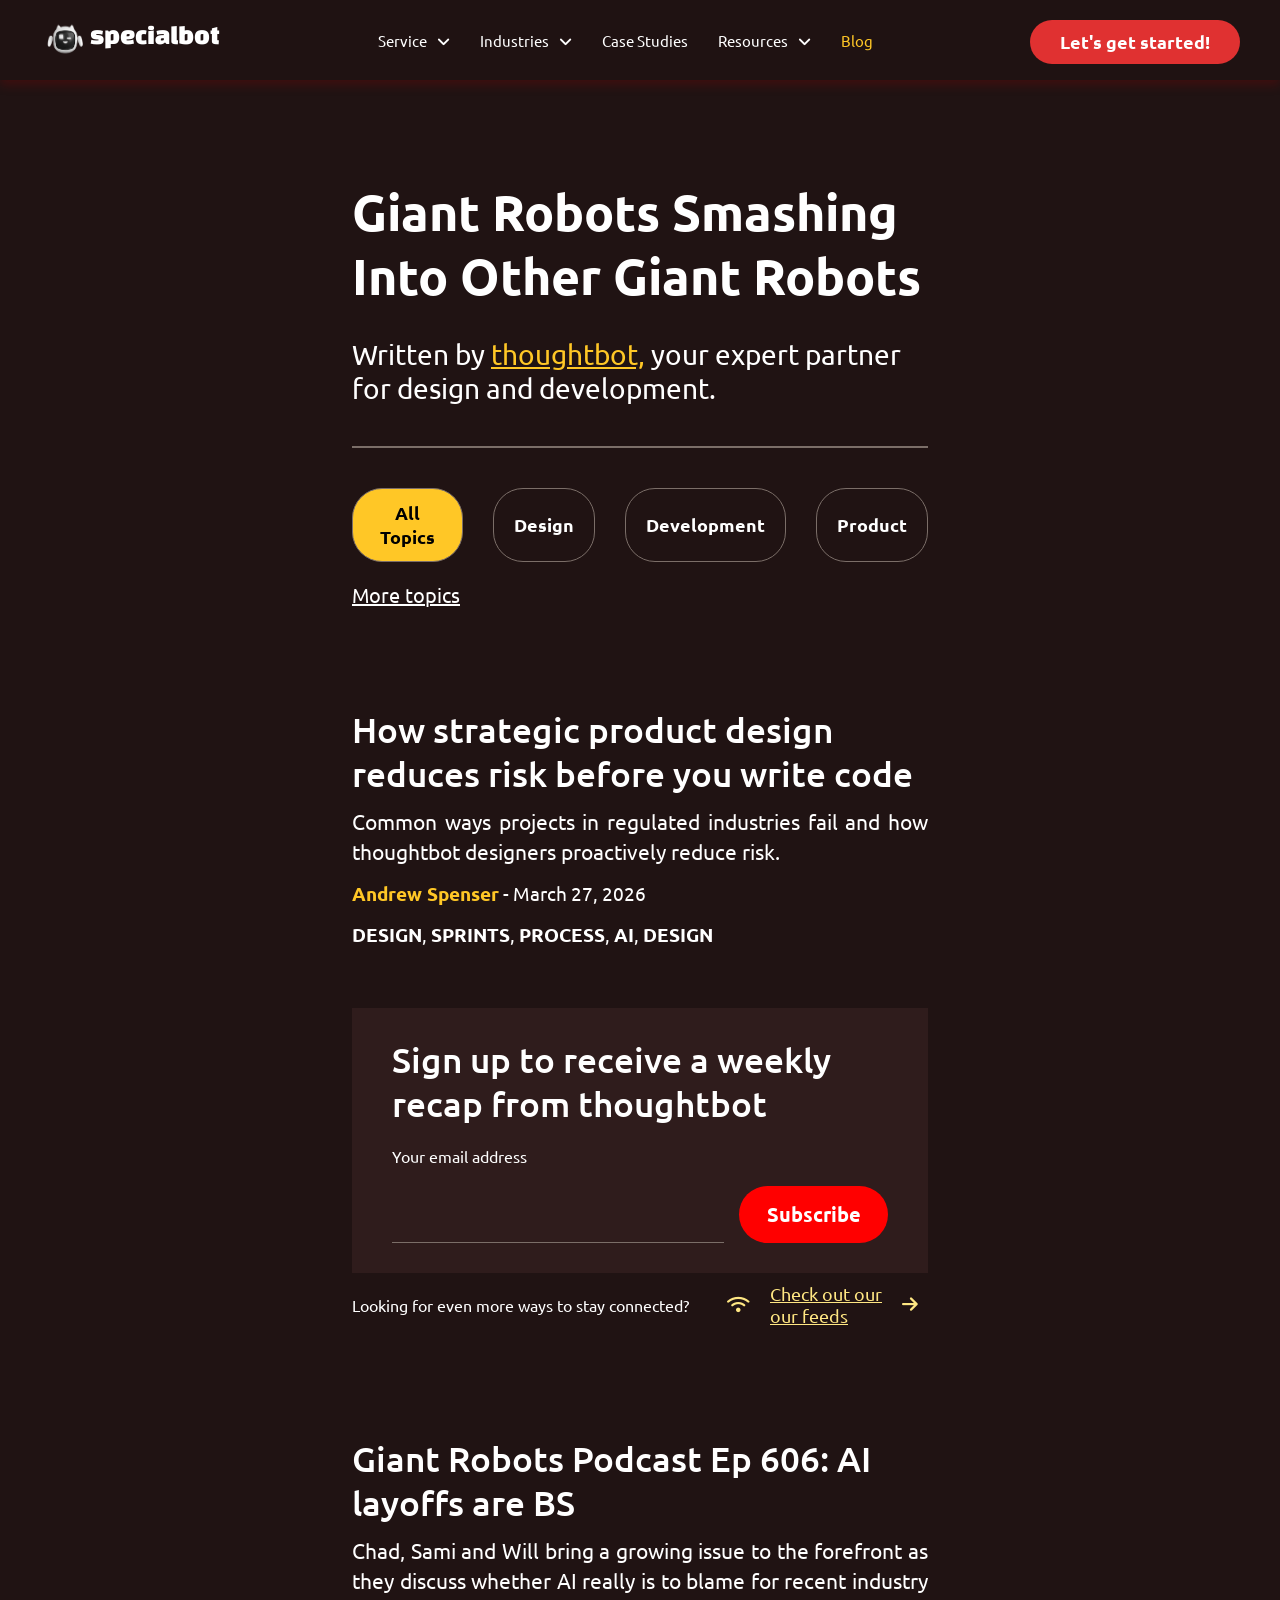
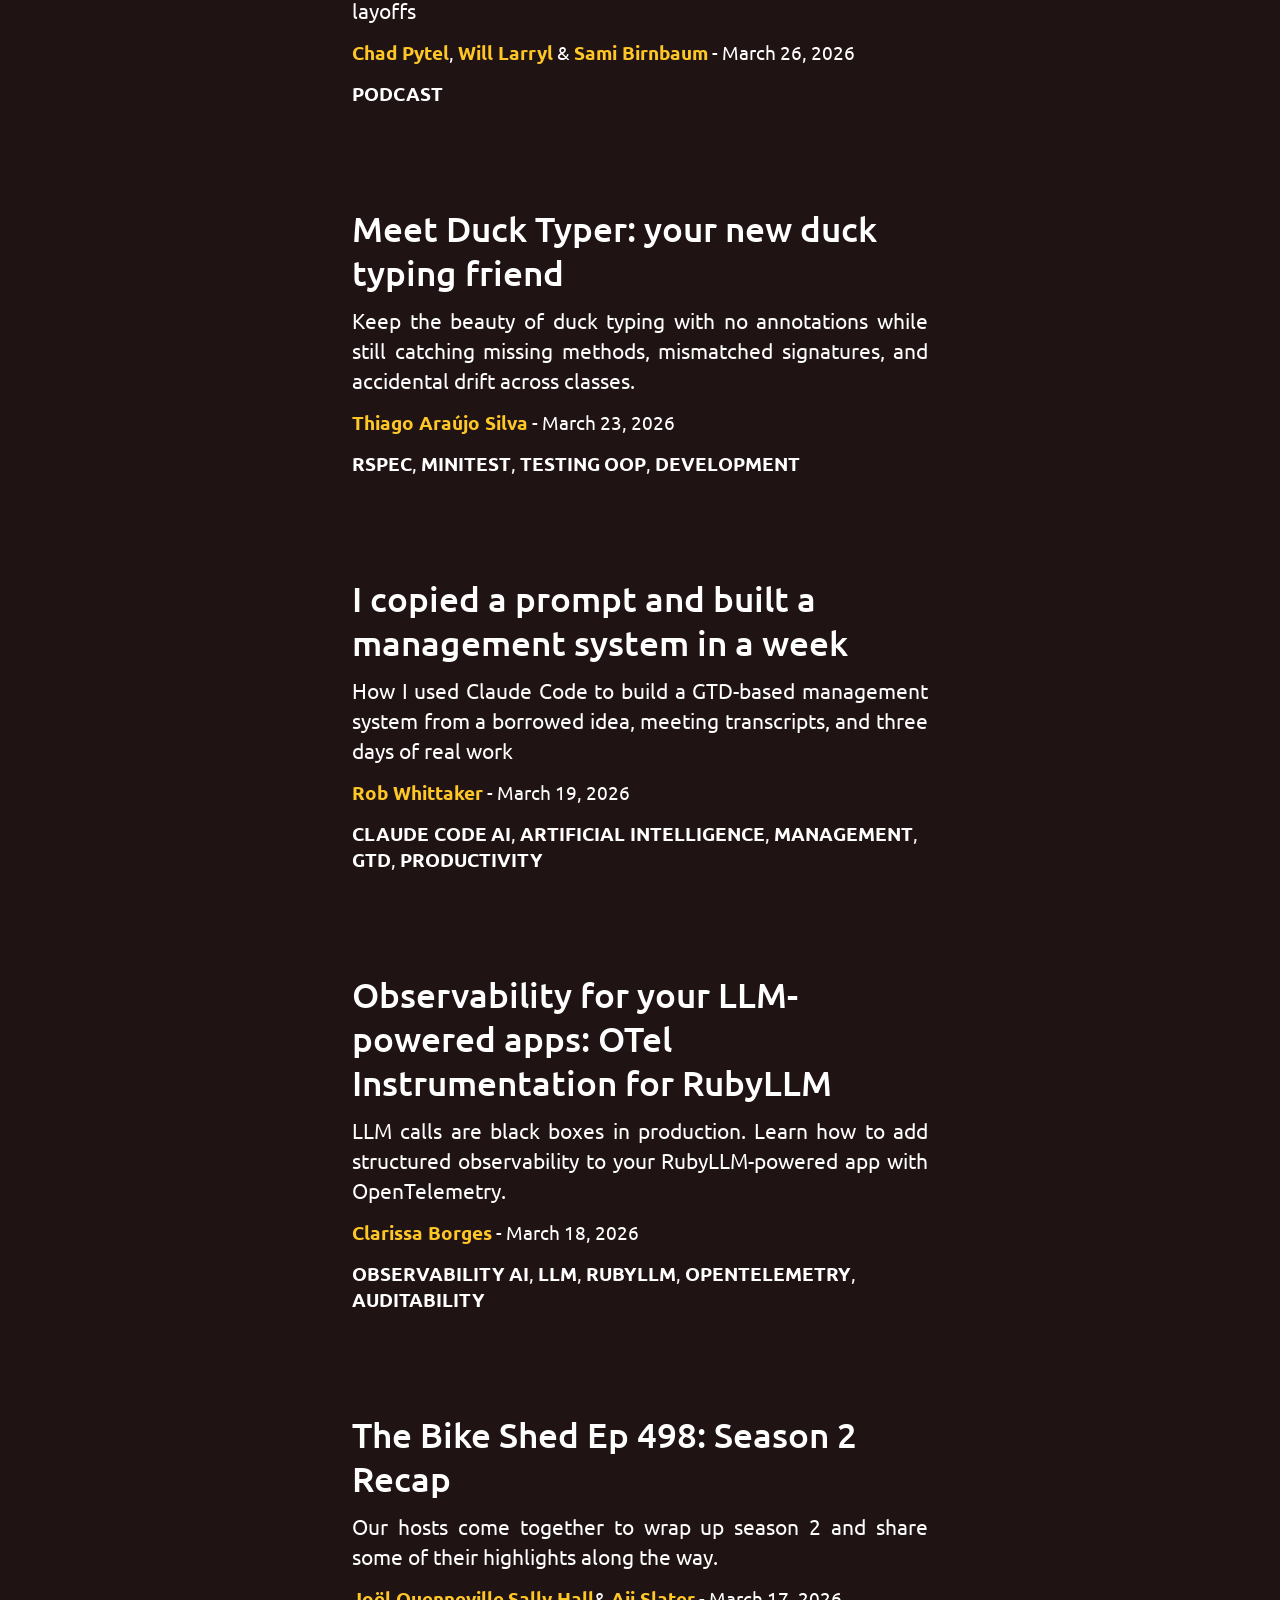
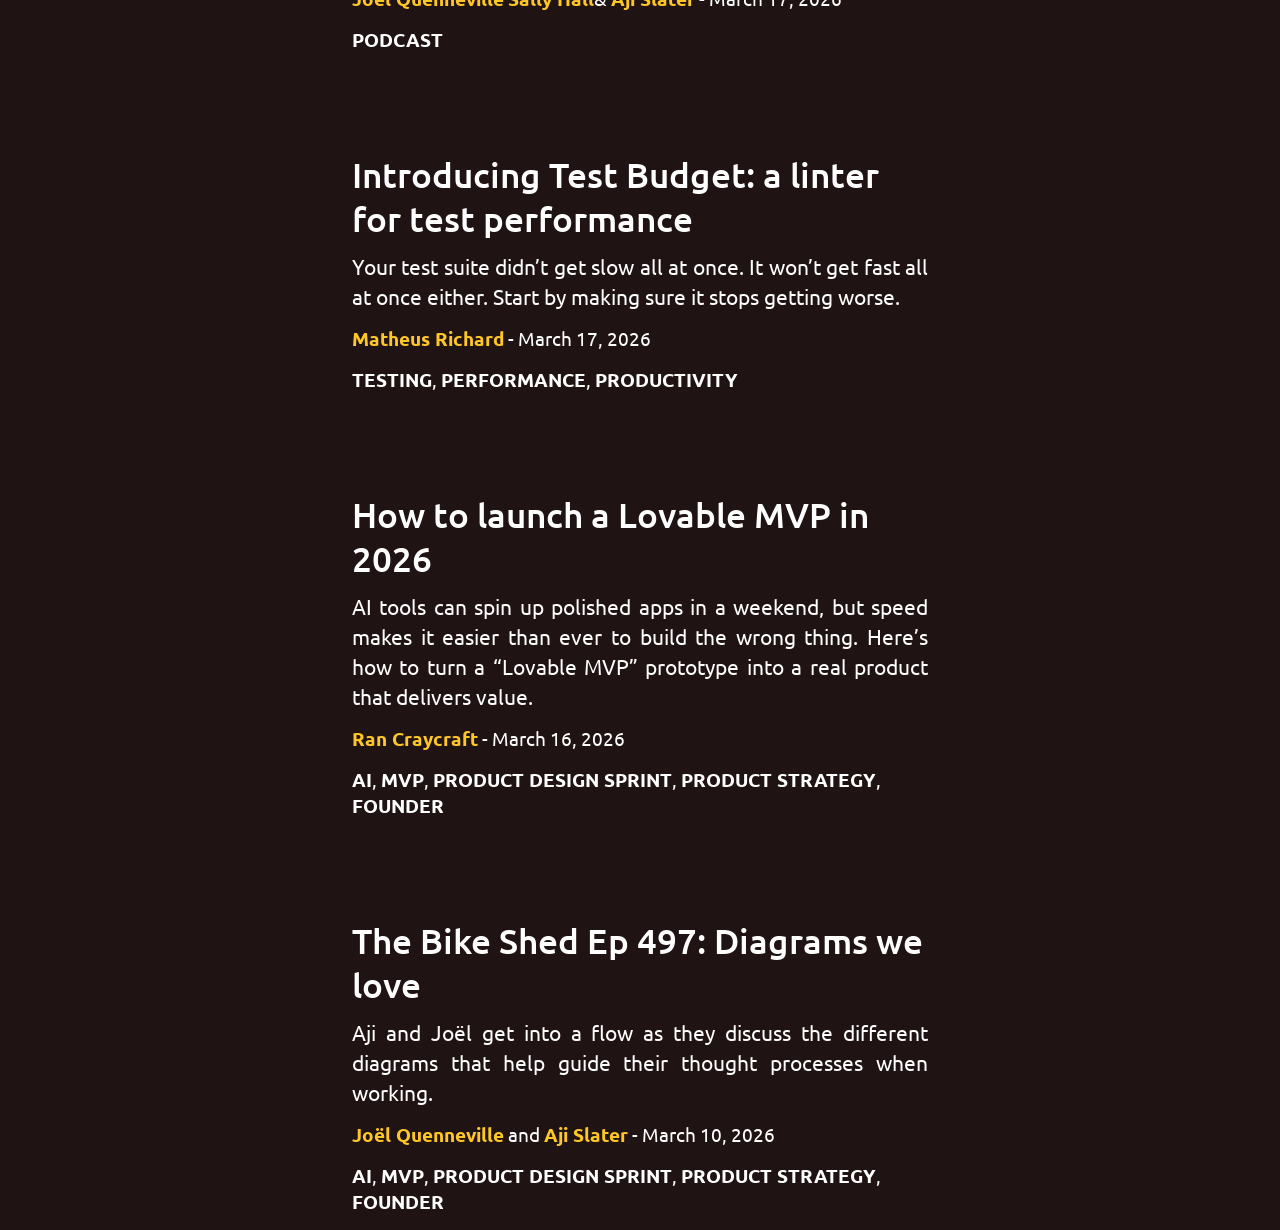
==== blog.html @ f49962ce "I finished signup div" ====
<!DOCTYPE html>
<html lang="en">
<head>
    <meta charset="UTF-8">
    <meta name="viewport" content="width=device-width, initial-scale=1.0">
    <title>Precious Bot Blog</title>
    <link rel="icon" href="./Media/redthoughtboticon.ico">
    <!-- <link rel="stylesheet" href="./blog.css"> -->
     <link rel="stylesheet" href="./style.css">
    <link rel="stylesheet" href="https://cdnjs.cloudflare.com/ajax/libs/font-awesome/6.5.0/css/all.min.css">
    <link rel="preconnect" href="https://fonts.googleapis.com">
    <link rel="preconnect" href="https://fonts.gstatic.com" crossorigin>
    <link href="https://fonts.googleapis.com/css2?family=Changa+One:ital@0;1&family=Ubuntu:ital,wght@0,300;0,400;0,500;0,700;1,300;1,400;1,500;1,700&display=swap" rel="stylesheet">
</head>
<body>
    <nav class="navbar">
        <div class="botLogo">
            <img src="./Media/aibot.png" alt="">
            <p>specialbot</p>
        </div>

        <div class="navList">
            <p>Service <i class="fa fa-angle-down "></i></p>
            <p>Industries <i class="fa fa-angle-down "></i></p>
            <p>Case Studies</p>
            <p>Resources <i class="fa fa-angle-down "></i></p>
            <p style="color: #FFC726;">Blog</p>
        </div>
        <div class="getStartedCon">
            <button class="getStarted">Let's get started!</button>
        </div>
    </nav>

    <section class="sec1">  
        <h1>Giant Robots Smashing Into Other Giant Robots</h1>
        <p class="writtenBy">
            Written by
            <a href="#">thoughtbot,</a> 
            your expert partner for design and development.
        </p>
        <hr>
        <div class="allTopicBtn">
            <button class="allTopic"><a href="">All Topics</a></button>
            <button><a href="#">Design</a></button>
            <button><a href="#">Development</a></button>
            <button><a href="#">Product</a></button>
        </div>
        <a href="#" class="moreTopics">More topics</a>

        <div class="giantRobots">
            <a href="#" class="strategicPro">How strategic product design reduces risk before you write code</a>
            <p class="textContent">Common ways projects in regulated industries fail and how thoughtbot designers proactively reduce risk.</p>
            <p class="andrew">
                <a href="#">Andrew Spenser</a>
                - March 27, 2026
            </p>
            <p class="andrew andrew2">
                <a href="#">Design</a>,
                <a href="#">Sprints</a>,
                <a href="#">Process</a>,
                <a href="#">AI</a>,
                <a href="#">Design</a>
            </p>
        </div>

        <div class="signUp">
            <a href="#" class="strategicPro">Sign up to receive a weekly recap from thoughtbot</a>
            <br><br>
            <label for="">Your email address</label>
            <br><br>
            <div class="emailSub">
                <input type="email">
                <button>Subscribe</button>
            </div>
        </div>

        <div class="lookingFor">
            <p>Looking for even more ways to stay connected?</p>
            <a href="#" class="checkout">
                <i class="fa fa-wifi"></i>
                <p>Check out our <br>our feeds</p>
                <i class="fa fa-arrow-right"></i>
            </a>
        </div>

        <div class="giantRobots">
            <a href="#" class="strategicPro">Giant Robots Podcast Ep 606: AI layoffs are BS</a>
            <p class="textContent">Chad, Sami and Will bring a growing issue to the forefront as they discuss whether AI really is to blame for recent industry layoffs</p>
            <p class="andrew">
                <a href="#">Chad Pytel</a>,
                <a href="#">Will Larryl</a> &
                <a href="#">Sami Birnbaum</a>
                - March 26, 2026
            </p>
            <p class="andrew andrew2">
                <a href="#">Podcast</a>
            </p>
        </div>

        <div class="giantRobots">
            <a href="#" class="strategicPro">Meet Duck Typer: your new duck typing friend</a>
            <p class="textContent">Keep the beauty of duck typing with no annotations while still catching missing methods, mismatched signatures, and accidental drift across classes.</p>
            <p class="andrew">
                <a href="#">Thiago Araújo Silva</a>
                - March 23, 2026
            </p>
            <p class="andrew andrew2">
                <a href="#">RSpec</a>,
                <a href="#">Minitest</a>,
                <a href="#">Testing</a>
                <a href="#">OOP</a>,
                <a href="#">Development</a>
            </p>
        </div>

        <div class="giantRobots">
            <a href="#" class="strategicPro">I copied a prompt and built a management system in a week</a>
            <p class="textContent">How I used Claude Code to build a GTD-based management system from a borrowed idea, meeting transcripts, and three days of real work</p>
            <p class="andrew">
                <a href="#">Rob Whittaker</a>
                - March 19, 2026
            </p>
            <p class="andrew andrew2">
                <a href="#">Claude Code</a>
                <a href="#">AI</a>,
                <a href="#">Artificial Intelligence</a>,
                <a href="#">Management</a>,
                <a href="#">Gtd</a>,
                <a href="#">Productivity</a>
            </p>
        </div>

        <div class="giantRobots">
            <a href="#" class="strategicPro">Observability for your LLM-powered apps: OTel Instrumentation for RubyLLM</a>
            <p class="textContent">LLM calls are black boxes in production. Learn how to add structured observability to your RubyLLM-powered app with OpenTelemetry.</p>
            <p class="andrew">
                <a href="#">Clarissa Borges</a>
                - March 18, 2026
            </p>
            <p class="andrew andrew2">     
                <a href="#">Observability</a>
                <a href="#">AI</a>,
                <a href="#">Llm</a>,
                <a href="#">Rubyllm</a>,
                <a href="#">Opentelemetry</a>,
                <a href="#">Auditability</a>
            </p>
        </div>

        <div class="giantRobots">
            <a href="#" class="strategicPro">The Bike Shed Ep 498: Season 2 Recap</a>
            <p class="textContent">Our hosts come together to wrap up season 2 and share some of their highlights along the way.</p>
            <p class="andrew">
                <a href="#">Joël Quenneville</a>
                <a href="#">Sally Hall</a>&
                <a href="#">Aji Slater</a>
                - March 17, 2026
            </p>
            <p class="andrew andrew2">     
                <a href="#">Podcast</a>
            </p>
        </div>

        <div class="giantRobots">
            <a href="#" class="strategicPro">Introducing Test Budget: a linter for test performance</a>
            <p class="textContent">Your test suite didn’t get slow all at once. It won’t get fast all at once either. Start by making sure it stops getting worse.</p>
            <p class="andrew">
                <a href="#">Matheus Richard</a>
                - March 17, 2026
            </p>
            <p class="andrew andrew2">     
                <a href="#">Testing</a>,
                <a href="#">Performance</a>,
                <a href="#">Productivity</a>
            </p>
        </div>

        <div class="giantRobots">
            <a href="#" class="strategicPro">How to launch a Lovable MVP in 2026</a>
            <p class="textContent">AI tools can spin up polished apps in a weekend, but speed makes it easier than ever to build the wrong thing. Here’s how to turn a “Lovable MVP” prototype into a real product that delivers value.</p>
            <p class="andrew">
                <a href="#">Ran Craycraft</a>
                - March 16, 2026
            </p>
            <p class="andrew andrew2">
                <a href="#">AI</a>,
                <a href="#">MVP</a>,
                <a href="#">Product Design Sprint</a>,
                <a href="#">Product Strategy</a>,
                <a href="#">Founder</a>
            </p>
        </div>

        <div class="giantRobots">
            <a href="#" class="strategicPro">The Bike Shed Ep 497: Diagrams we love</a>
            <p class="textContent">Aji and Joël get into a flow as they discuss the different diagrams that help guide their thought processes when working.</p>
            <p class="andrew">
                <a href="#">Joël Quenneville</a>
                and
                <a href="#">Aji Slater</a>
                - March 10, 2026
            </p>
            <p class="andrew andrew2">
                <a href="#">AI</a>,
                <a href="#">MVP</a>,
                <a href="#">Product Design Sprint</a>,
                <a href="#">Product Strategy</a>,
                <a href="#">Founder</a>
            </p>
        </div>

    </section>
</body>
</html>
---- style.css ----
*{
    padding: 0;
    margin: 0;
    font-family: "Ubuntu", sans-serif;
    box-sizing: border-box;
    /* border: solid white 1px; */
}
body{
    background-color: #201313;
    color: white;
}
.navContainer{
    position: absolute;
}
.navbar{
    position: fixed;
    display: flex;
    justify-content: space-between;
    height: 80px;
    width: 100%;
    background-color: #201313a4;
    padding: 20px 40px;
    box-shadow:0px 5px 10px rgba(172, 2, 2, 0.223) ;
    /* box-shadow: ; */
}
.botLogo{
    display: flex;
    justify-content: center;
}
.botLogo img{
    width: 50px;
}
.botLogo p{
    font-family: "Changa One", sans-serif;
    font-size: 27px;
}
.navList p i{
    margin-left: 7px;
}
.navList p{
   font-size: 15px; 
}
.navList{
    display: flex;
    align-items: center;
    justify-content: space-between;
    gap: 30px;
}
.getStarted{
    background-color: #E03131;
    color: white;
    padding: 10px 30px;
    border-radius:30px;
    font-size: 18px;
    border: none;
    font-weight: 600;
}
.getStarted:hover{
    border: solid 2px white;
}
.section1{
    display: flex;
    padding: 40px;
    margin-bottom: 50px;
    justify-content: space-between;
    align-items: center;
}
.container1{
    width: 50%;
}
.container1 h1{
    font-size: 50px;
    margin-bottom: 50px;
}
.container1 p{
    font-size: 22px;
    width: 70%;
    line-height: 30px;
    margin-bottom: 50px;
}
.container2{
    width: 50%;
    /* padding: 20px; */
    
}
.container2 .imgContainer{
    display: flex;
    justify-content:center;
    gap: 50px;
}
.container2 .imgBox{
    height: 250px;
    margin: 5px;
    width: 250px;
    /* background-color:white; */
    background-size: cover;
    background-repeat: no-repeat;
    border-radius: 50px 0 50px 0;
}
.container2 .imgContainer .imgBox1{
    margin-top: 100px;
}
.imgContainer2{
    justify-content:space-around;
    display: flex;
    margin-top: -50px;
}
.imgBox1{
    background-color: #29A7D1;
    background-image: url(./Media/mypic.png);
}
.imgBox2{
    background-color: #A434E9;
    background-image:url(./Media/specialguy.png);
}
.imgBox3{
    background-color: #2BBE8F;
    background-image: url(./Media/special.png);
}

.sec2Title{
    padding:0 40px ;
    font-size: 20px;
    display: flex;
    gap: 20px;
    align-items: left;
}
.section2{
    background-color: #2E1D1C;
    width: 100%;
    padding: 20px;
}
.section2 video{
    width: 100%;
}
.section3{
    padding: 40px;
    display: flex;
    align-items: center;
    justify-content: space-between;
    margin-bottom: 100px;
}
.closknit{
    width: 50%;
}
.closknit h2{
    font-size: 40px;
}
.productBtn{
    display: flex;
    gap: 20px;
}
.productBtn p{
    border: 2px solid #29D1B8;
    color: #29D1B8;
    padding: 6px 20px;
    margin: 35px 0;
    font-size: 16px;
    border-radius:20px;
}
.closknitTxt{
    font-size: 20px;
    line-height: 30px;
    width: 80%;
    margin: 10px 0 40px 0;

}
.readAbout{
    font-weight: 600;
    font-size: 18px;
    color: #FFE783; 
    text-decoration:dotted;
}
.readAbout:hover{
    color: #FFC726;
    text-decoration: none;
}
.closknitsec2Txt{
    display: flex;
    gap: 20px;
}
.closknitTxt2{
    font-size: 22px;
    line-height: 35px;
    font-weight: 100;
}
.productMan{
    display: flex;
    gap: 20px;
    align-items: center;
}
.productMan h4{
    font-size: 20px;
}
.productManimg{
    width: 60px;
    height: 60px;
    background-image:url(./Media/mypic.png);
    background-repeat: no-repeat;
    background-size: 110%;
    background-position: center;
    background-color:#C16948;
    margin: 50px 0;
    border-radius: 20px;
    margin: 30px 0;
}
.section4{
    padding: 40px;
}

.ourServiceCon{
    padding: 0;
}
.ourService{
    font-size: 20px;
    margin: 20px 0;
}


/* BLOG PAGE */
 .sec1{
    margin: auto;
    width: 45%;
    /* height: 50vh; */
    padding-top:180px ;
    /* background-color:green; */
}
.sec1 h1{
    font-size: 50px;
}
.writtenBy{
    font-size: 28px;
    margin: 30px 0;
}
.writtenBy a{
    color: #FFC726;
}
.sec1 hr{
    border:1px solid #7B6E68;
    margin: 40px 0;
}
.allTopicBtn{
    display: flex;
    margin: 20px 0;
    gap: 30px;
}
.allTopicBtn button{
    padding:12px 20px;
    font-weight: 600;
    font-size: 18px;
    border-radius: 30px;
    border: solid 1px #7B6E68;
    background-color:transparent;
    
}
.allTopicBtn button a{
    color: white;
    text-decoration: none;
}
.allTopic{
    background-color: #FFC726 !important;
}
.allTopic a{
    color: black !important;
}
.moreTopics{
    font-size: 20px;
    color: white;
    margin: 50px 0;
}
.strategicPro{
    color: white;
    font-weight: 500;
    margin: 60px 0 20px 0;
    text-decoration: none;
    font-size: 35px;
}
.textContent{
    font-size: 21px;
    margin: 10px 0;
    line-height: 30px;
    text-align: justify;
}
.andrew{
    font-size: 19px;
    margin: 15px 0;
}
.andrew a{
    color: #FFC726;
    text-decoration: none;
    font-weight: 600;
}
.andrew2 a{
    color: white;
    text-transform: uppercase;
}
.signUp{
    padding: 30px 40px;
    background-color: #2F1C1C;
    margin-top: 60px;
}
.signUp h2{
    margin-top: 0;
    text-align: justify;
}
.emailSub{
    display: flex;
    justify-content: space-between;
}
.emailSub input{
    width: 67%;
    background-color:transparent;
    border:none;
    color: white;
    font-size: 16px;
    padding:0 10px;
    border-bottom: solid 1px #7B6E68;
}
.emailSub button{
    color:white;
    background-color: red;
    border-radius: 30px;
    padding: 15px;
    border: none;
    width: 30%;
    font-size: 20px;
    font-weight: 600;
}
.lookingFor{
    display: flex;
    justify-content: space-between;
    align-items: center;
}
.checkout{
    display: flex;
    gap: 20px;
    align-items: center;
    color: #FFE783;
    font-size: 18px;
    padding: 10px;
    text-decoration: none;
}
.checkout p{
    text-decoration: underline;
}
.giantRobots{
    margin-top: 100px;
}
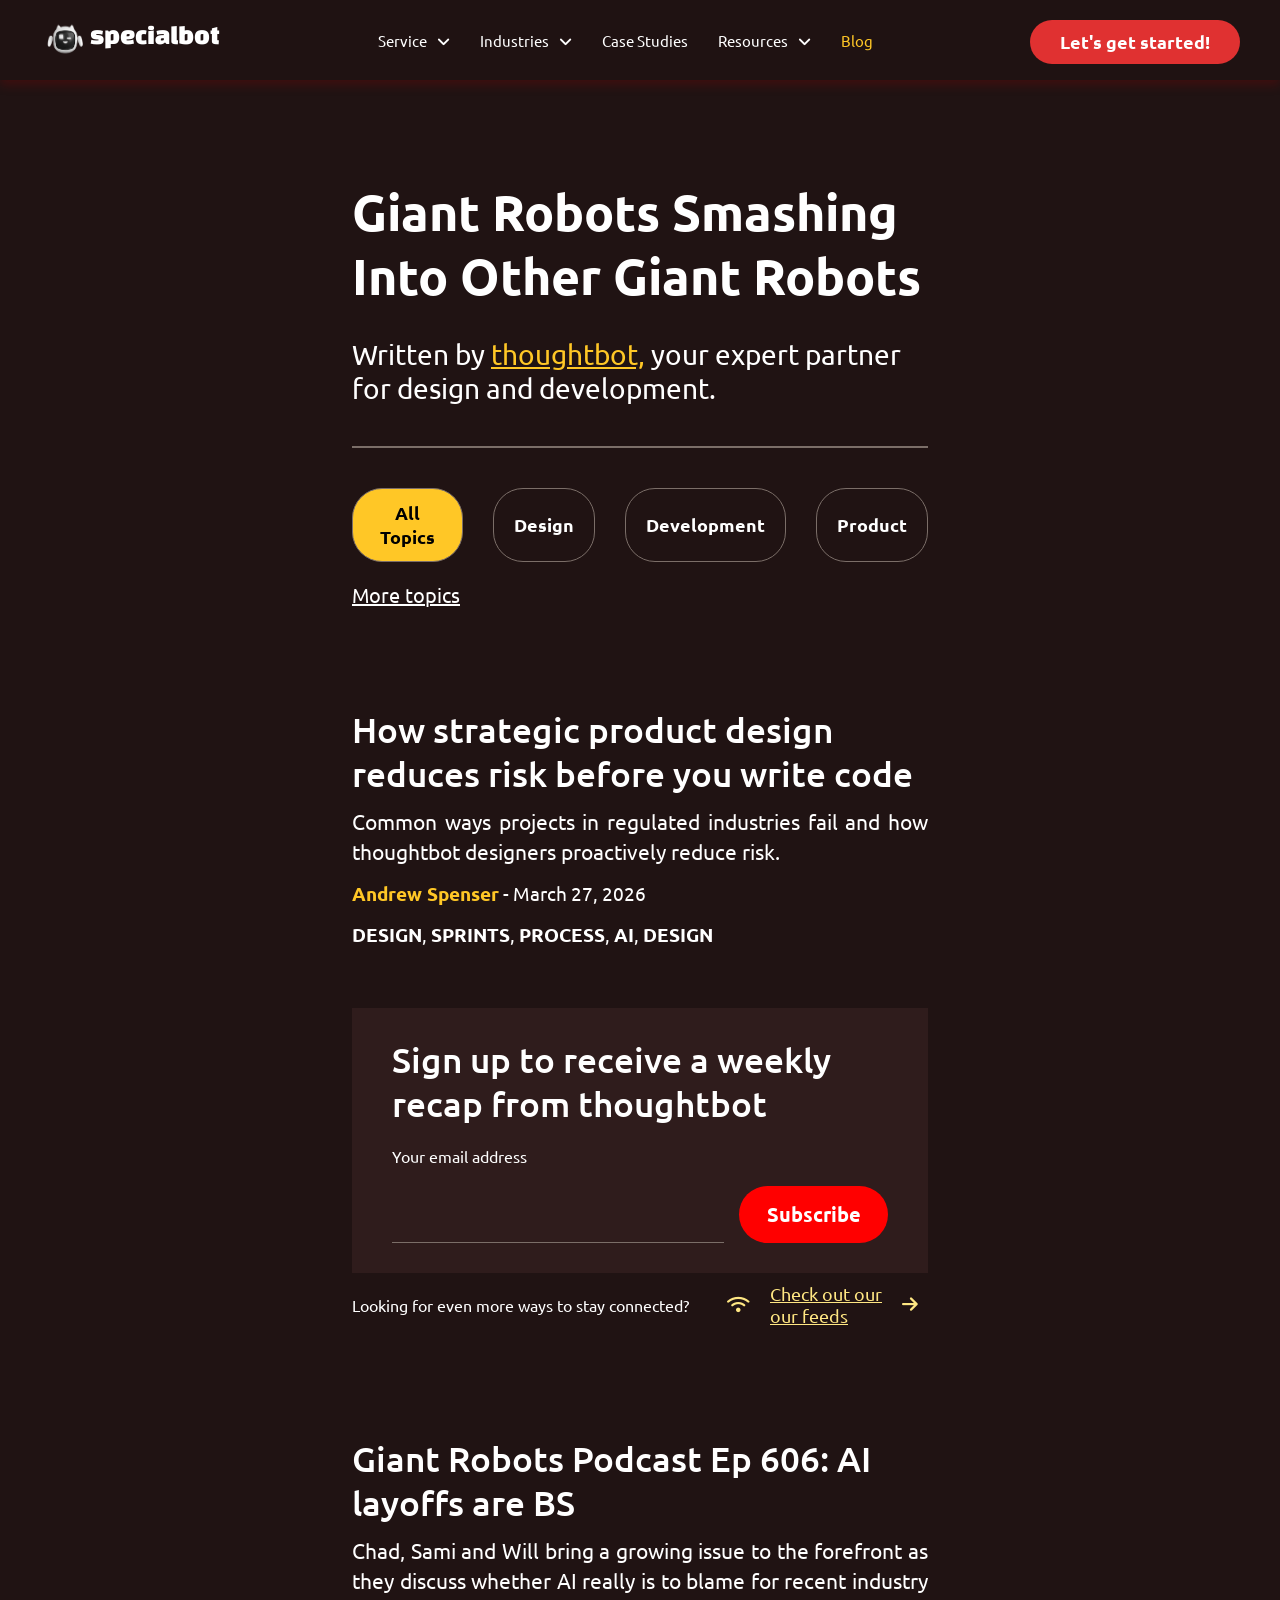
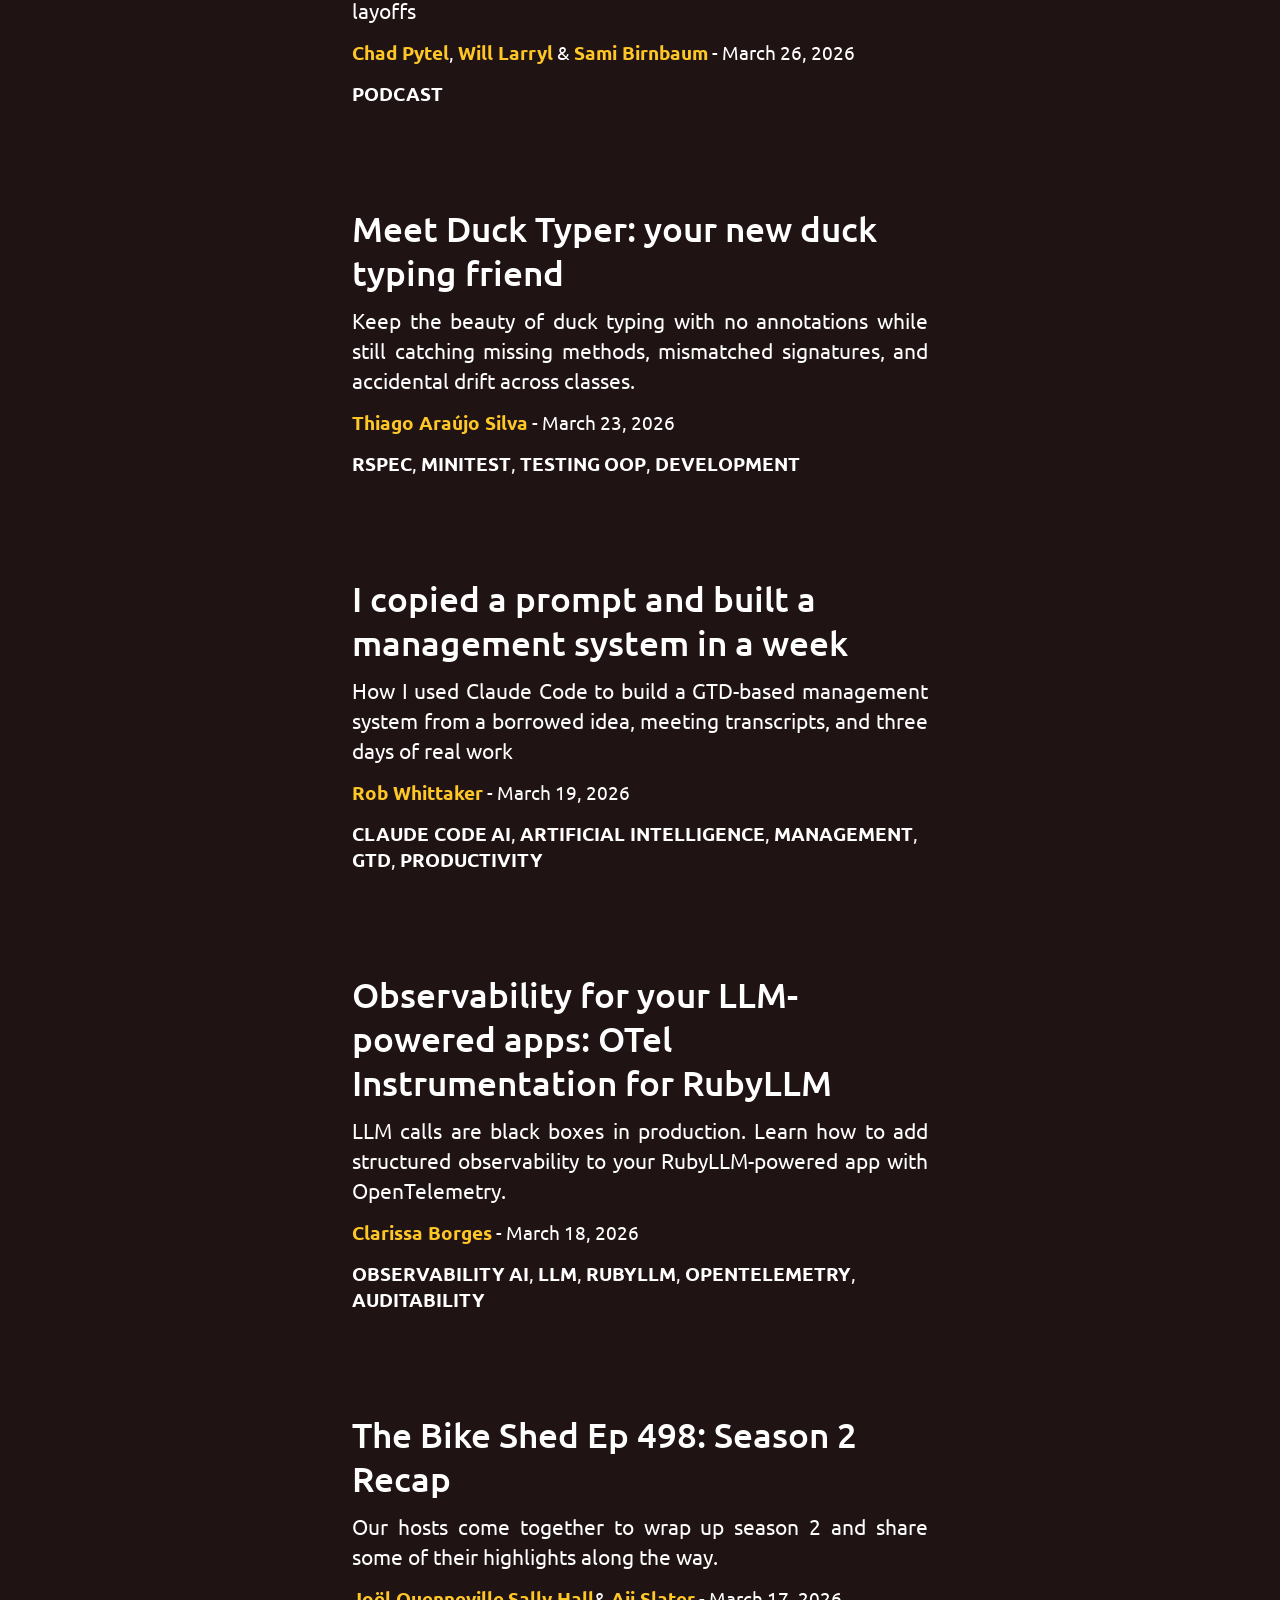
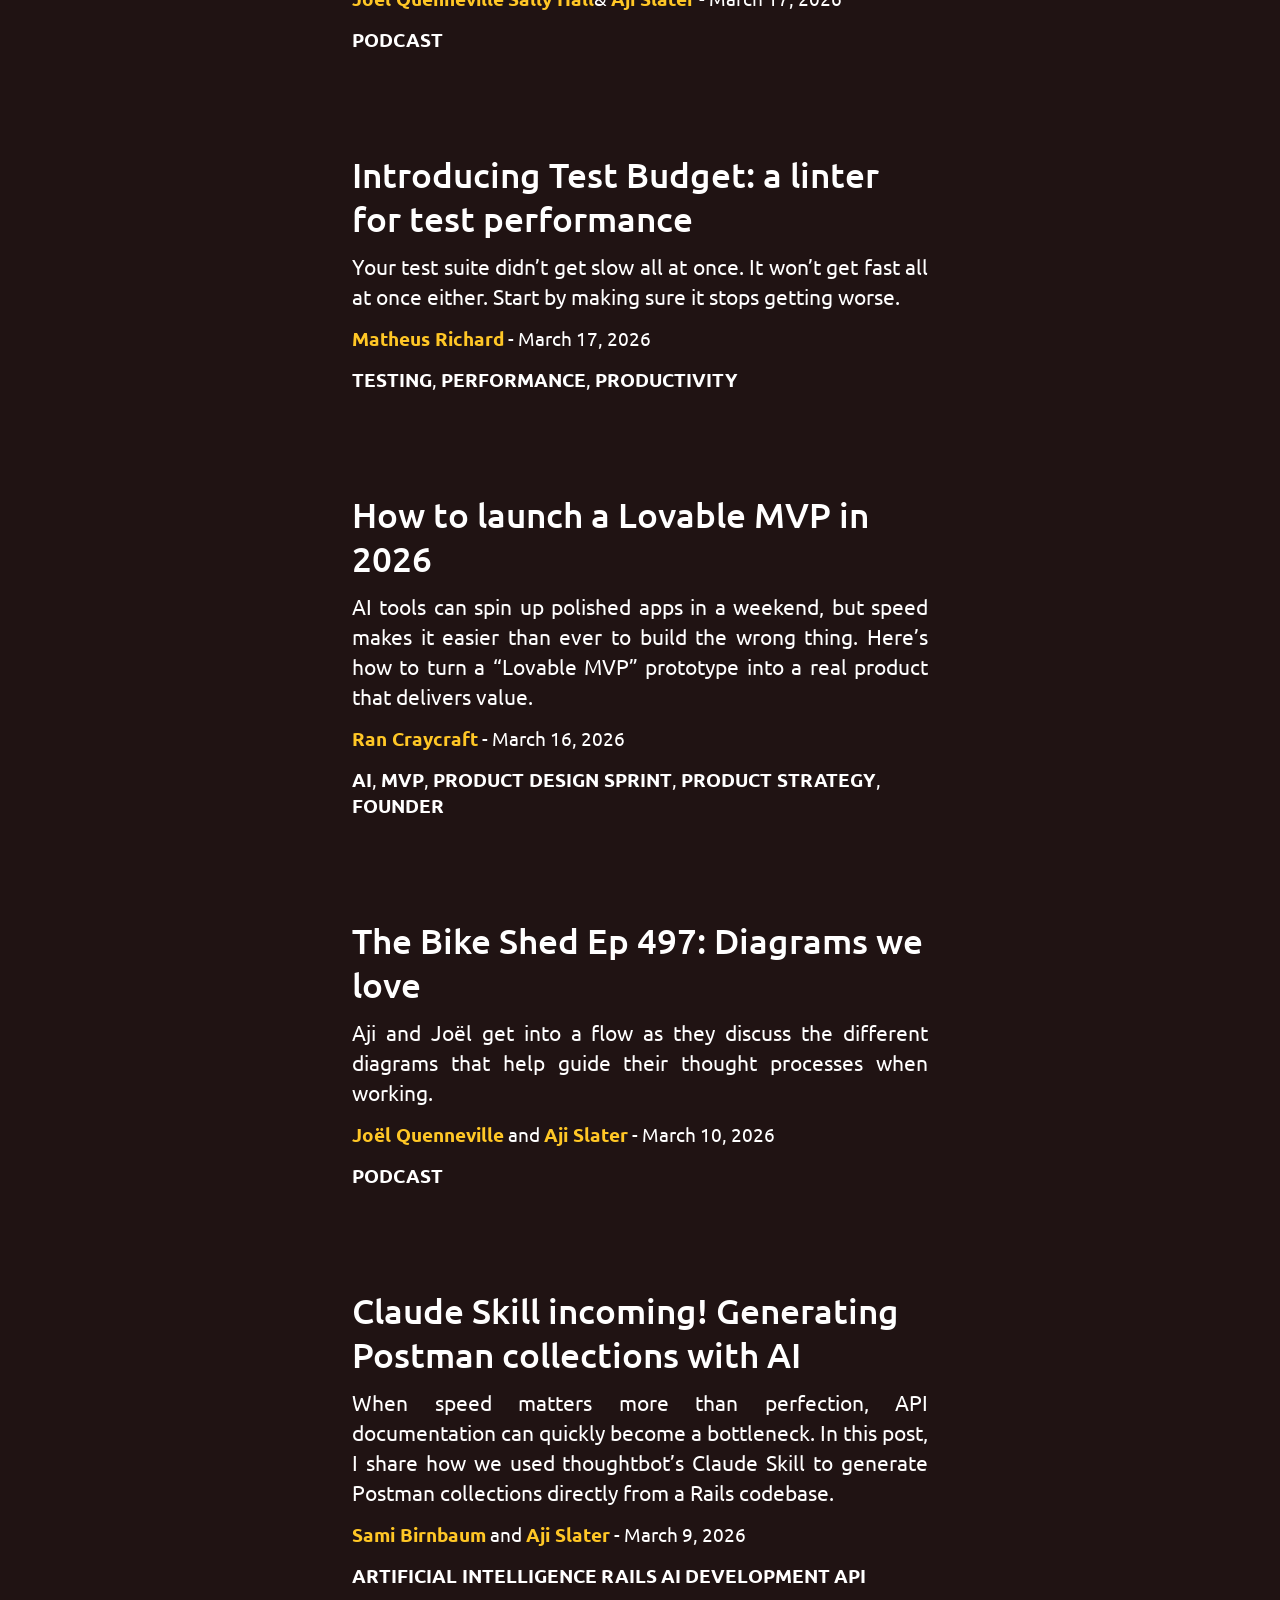
==== commit 39ca397e: "I finished giants robot div" ====
--- a/blog.html
+++ b/blog.html
@@ -201,11 +201,25 @@
                 - March 10, 2026
             </p>
             <p class="andrew andrew2">
-                <a href="#">AI</a>,
-                <a href="#">MVP</a>,
-                <a href="#">Product Design Sprint</a>,
-                <a href="#">Product Strategy</a>,
-                <a href="#">Founder</a>
+                <a href="#">Podcast</a>
+            </p>
+        </div>
+
+        <div class="giantRobots">
+            <a href="#" class="strategicPro">Claude Skill incoming! Generating Postman collections with AI</a>
+            <p class="textContent">When speed matters more than perfection, API documentation can quickly become a bottleneck. In this post, I share how we used thoughtbot’s Claude Skill to generate Postman collections directly from a Rails codebase.</p>
+            <p class="andrew">
+                <a href="#">Sami Birnbaum</a>
+                and
+                <a href="#">Aji Slater</a>
+                - March 9, 2026
+            </p>
+            <p class="andrew andrew2">
+                <a href="#">Artificial Intelligence</a>
+                <a href="#">Rails</a>
+                <a href="#">AI</a>
+                <a href="#">Development</a>
+                <a href="#">API</a>
             </p>
         </div>
 
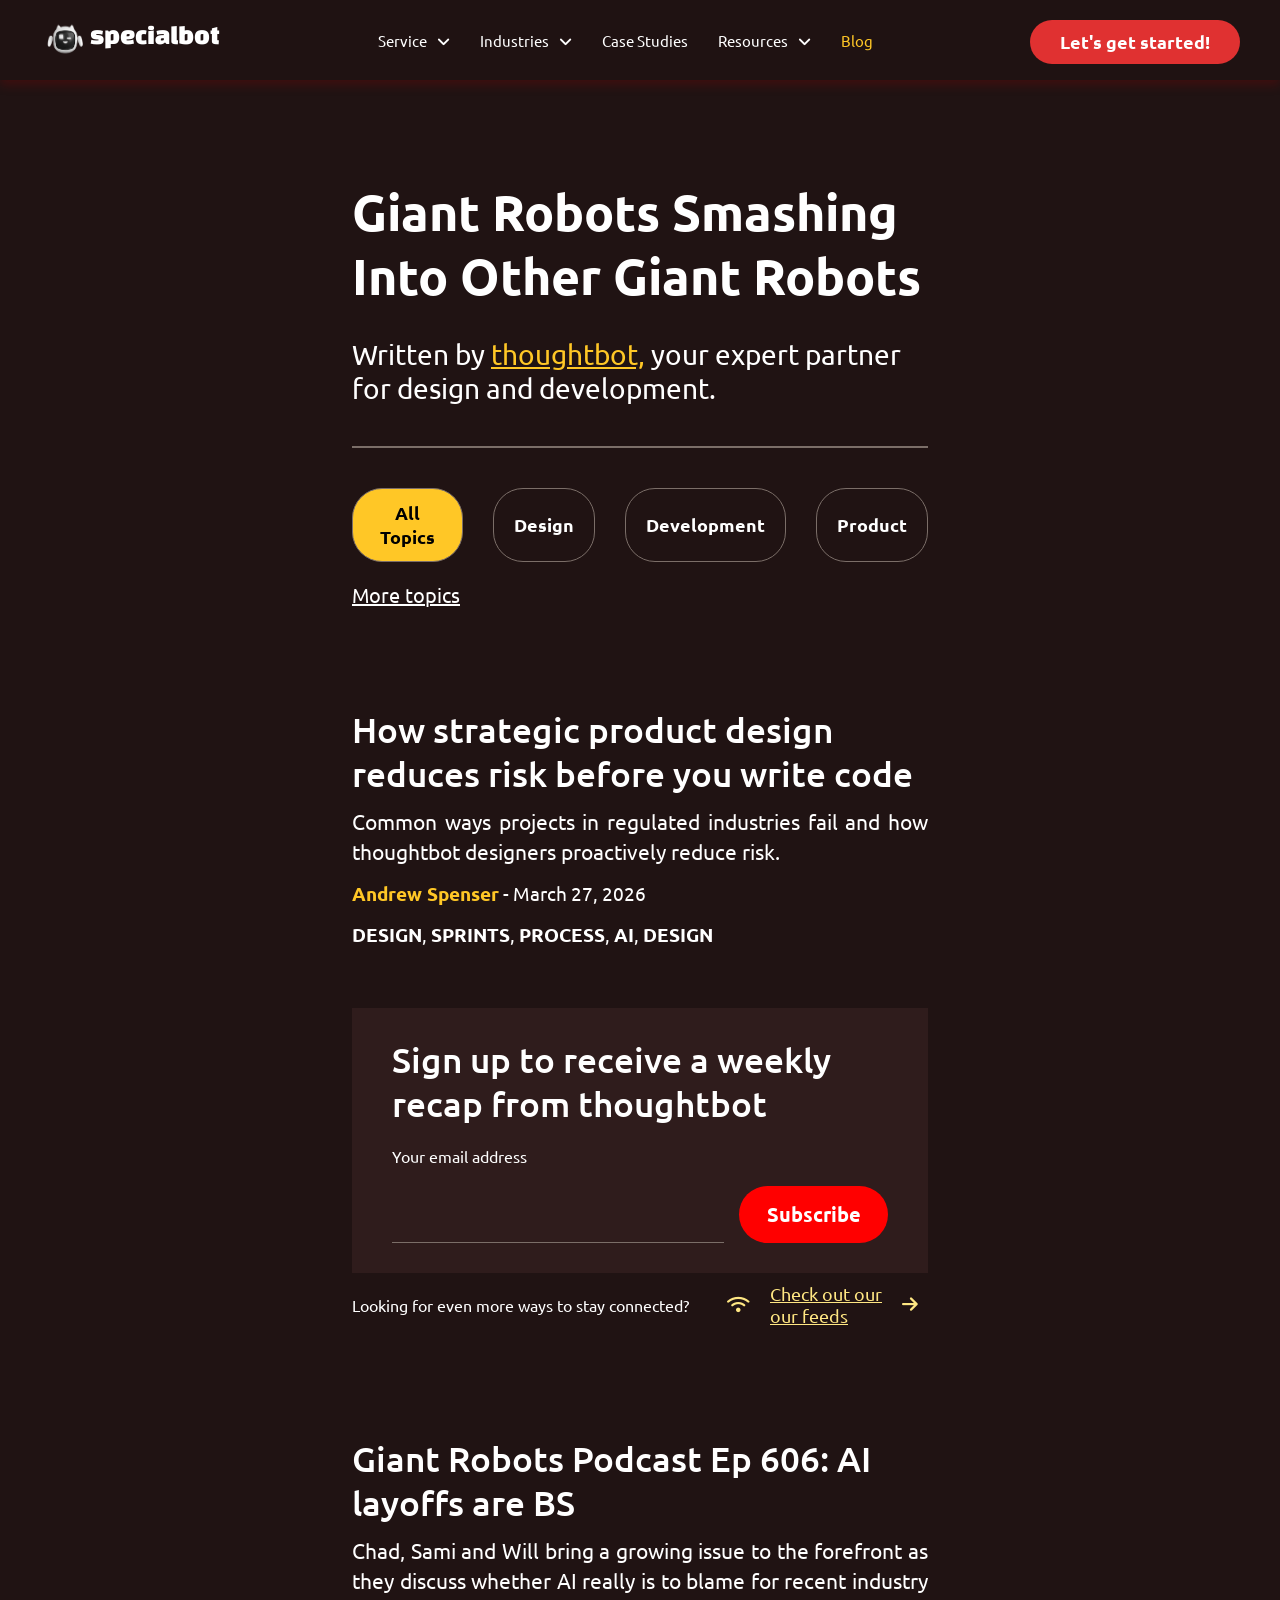
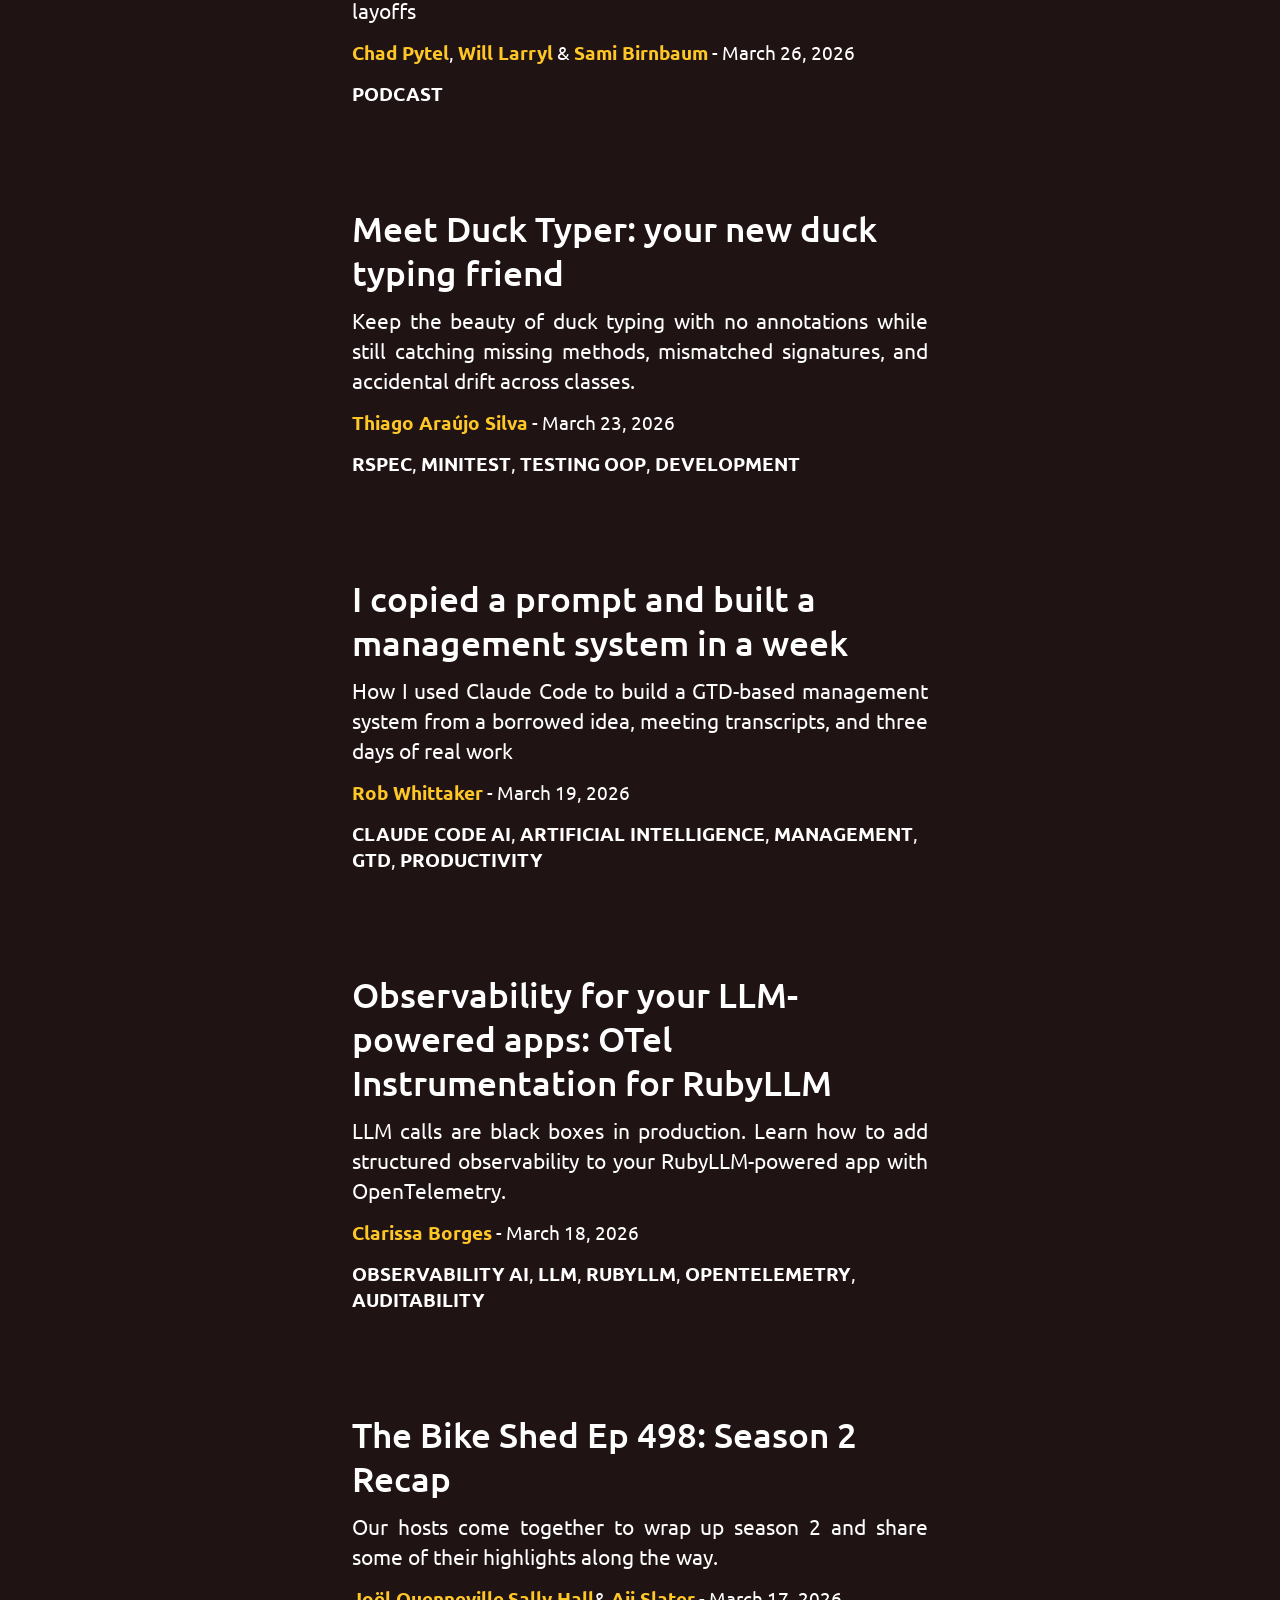
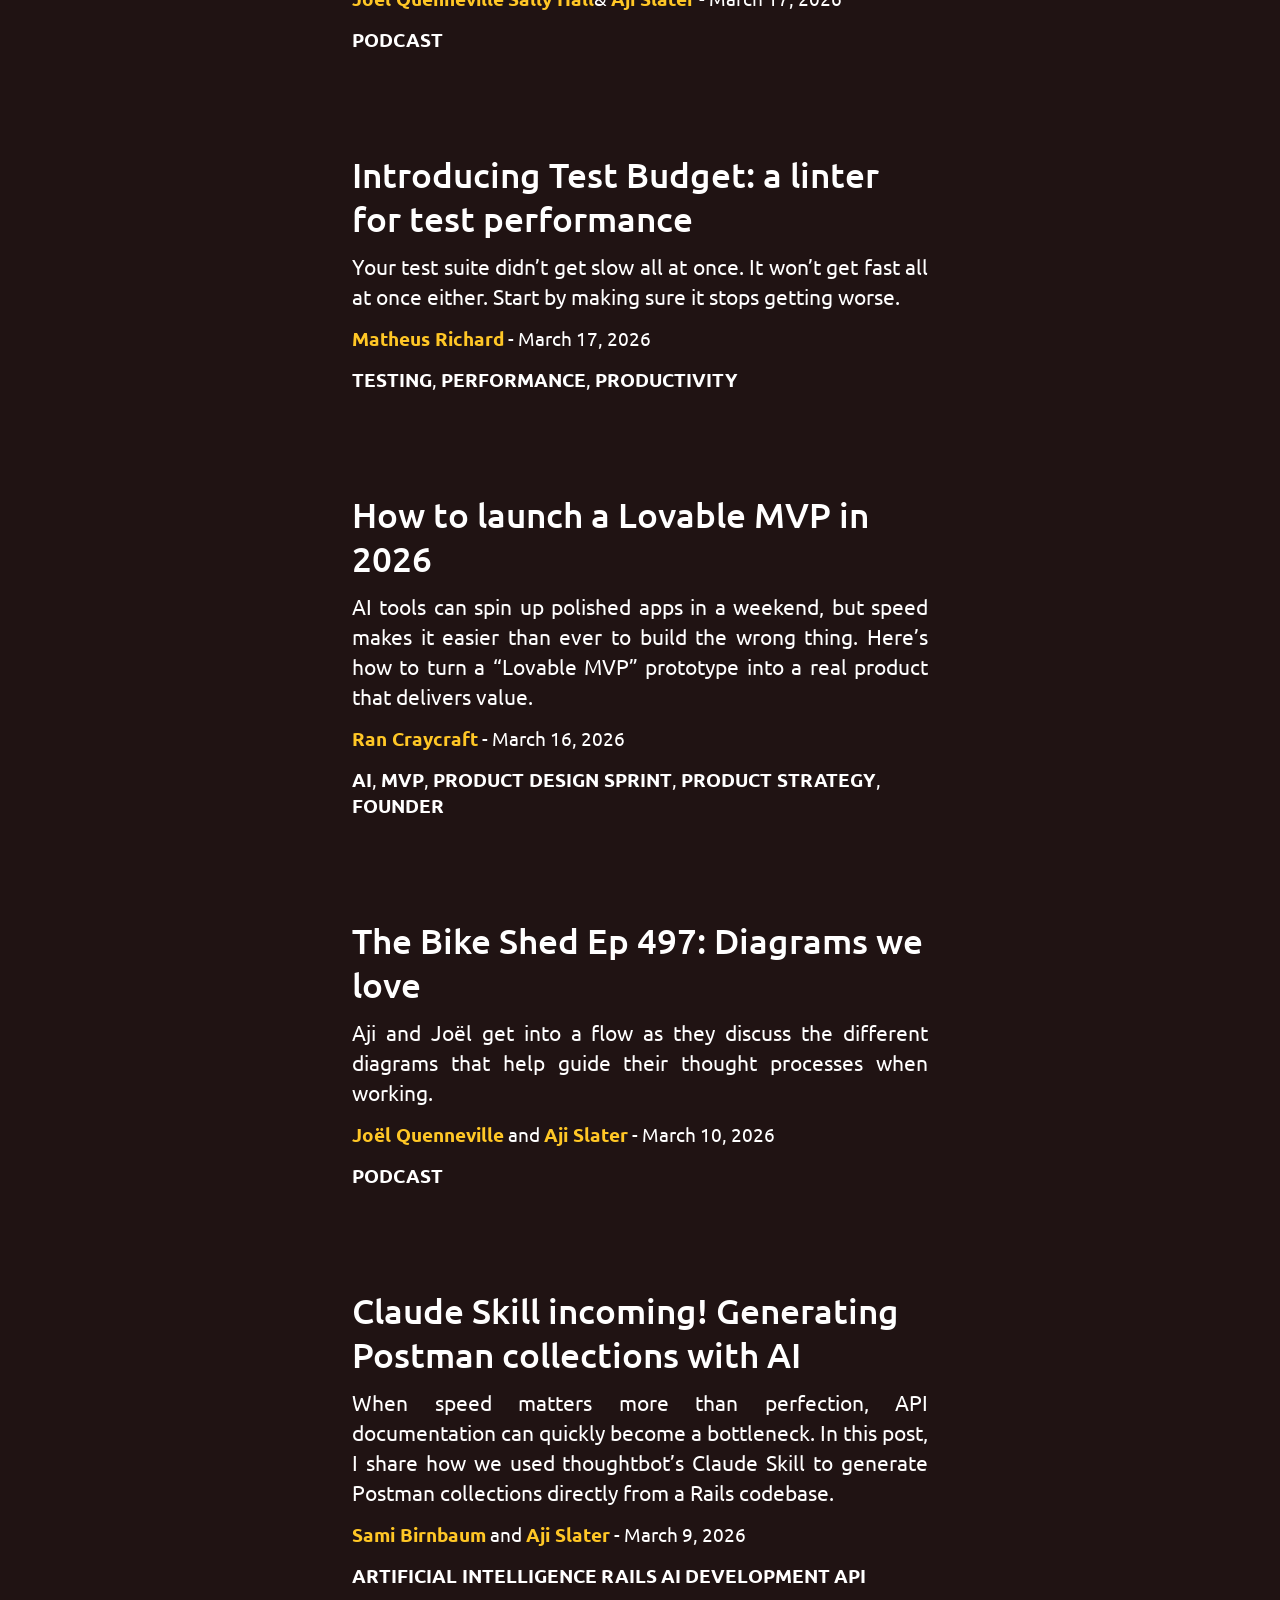
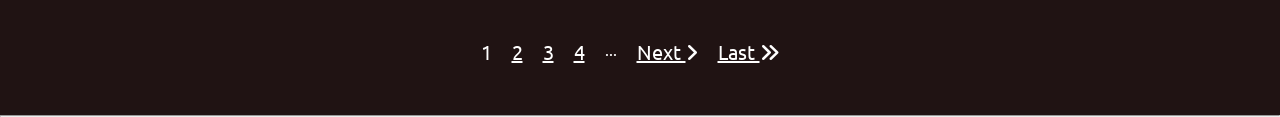
==== commit f04d678e: "I finished section 1" ====
--- a/blog.html
+++ b/blog.html
@@ -223,6 +223,19 @@
             </p>
         </div>
 
+        <div class="nextPrev">
+            <a href="#" class="nextPrev1">1</a>
+            <a href="#">2</a>
+            <a href="#">3</a>
+            <a href="#">4</a>
+            <p>...</p>
+            <a href="#">Next <i class="fa fa-angle-right"></i></a>
+            <a href="#">Last <i class="fa fa-angles-right"></i></a>
+            <a href="#"></a>
+        </div>
+
     </section>
+
+    <hr>
 </body>
 </html>
--- a/style.css
+++ b/style.css
@@ -345,4 +345,19 @@
 }
 .giantRobots{
     margin-top: 100px;
+}
+.nextPrev{
+    margin: 50px 0;
+    display: flex;
+    gap: 20px;
+    justify-content: center;
+}
+.nextPrev a{
+    color: white;
+    font-size: 20px;
+    /* font-weight: 100; */
+}
+
+.nextPrev1{
+    text-decoration: none;
 }
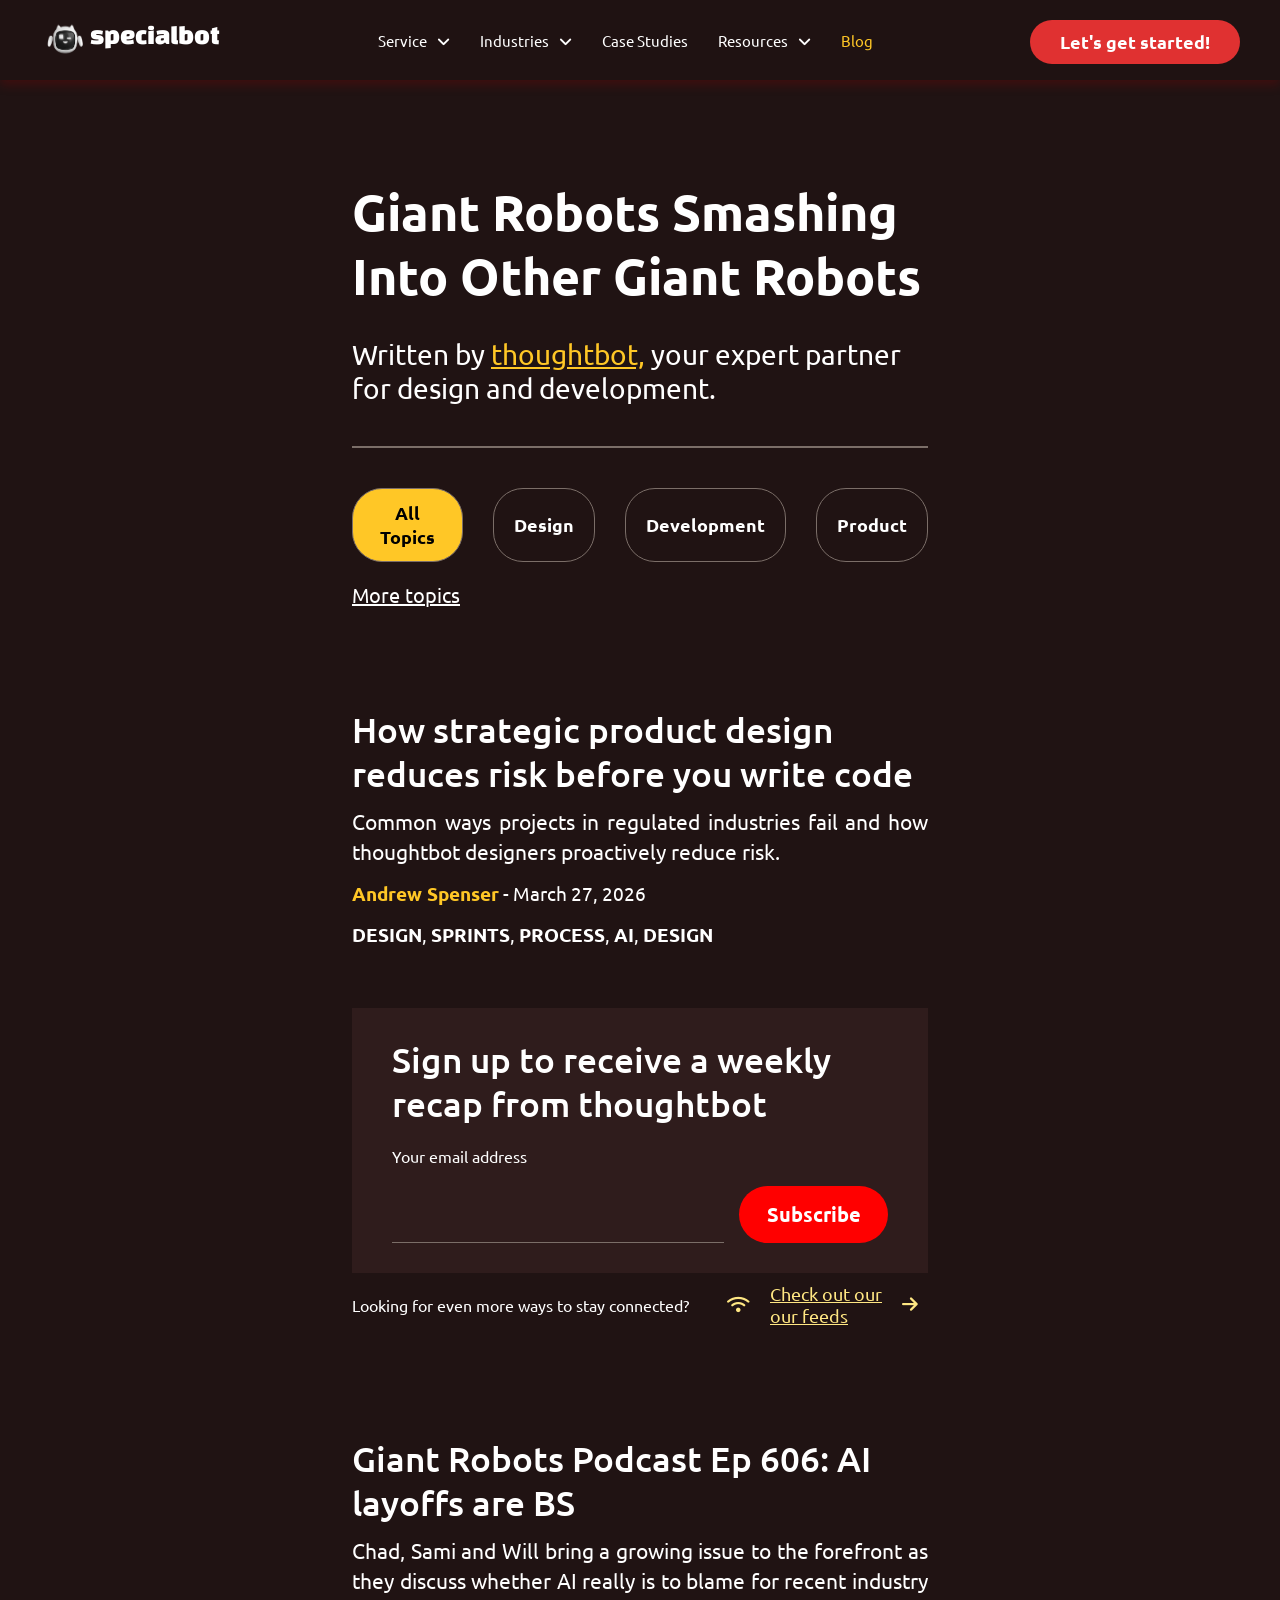
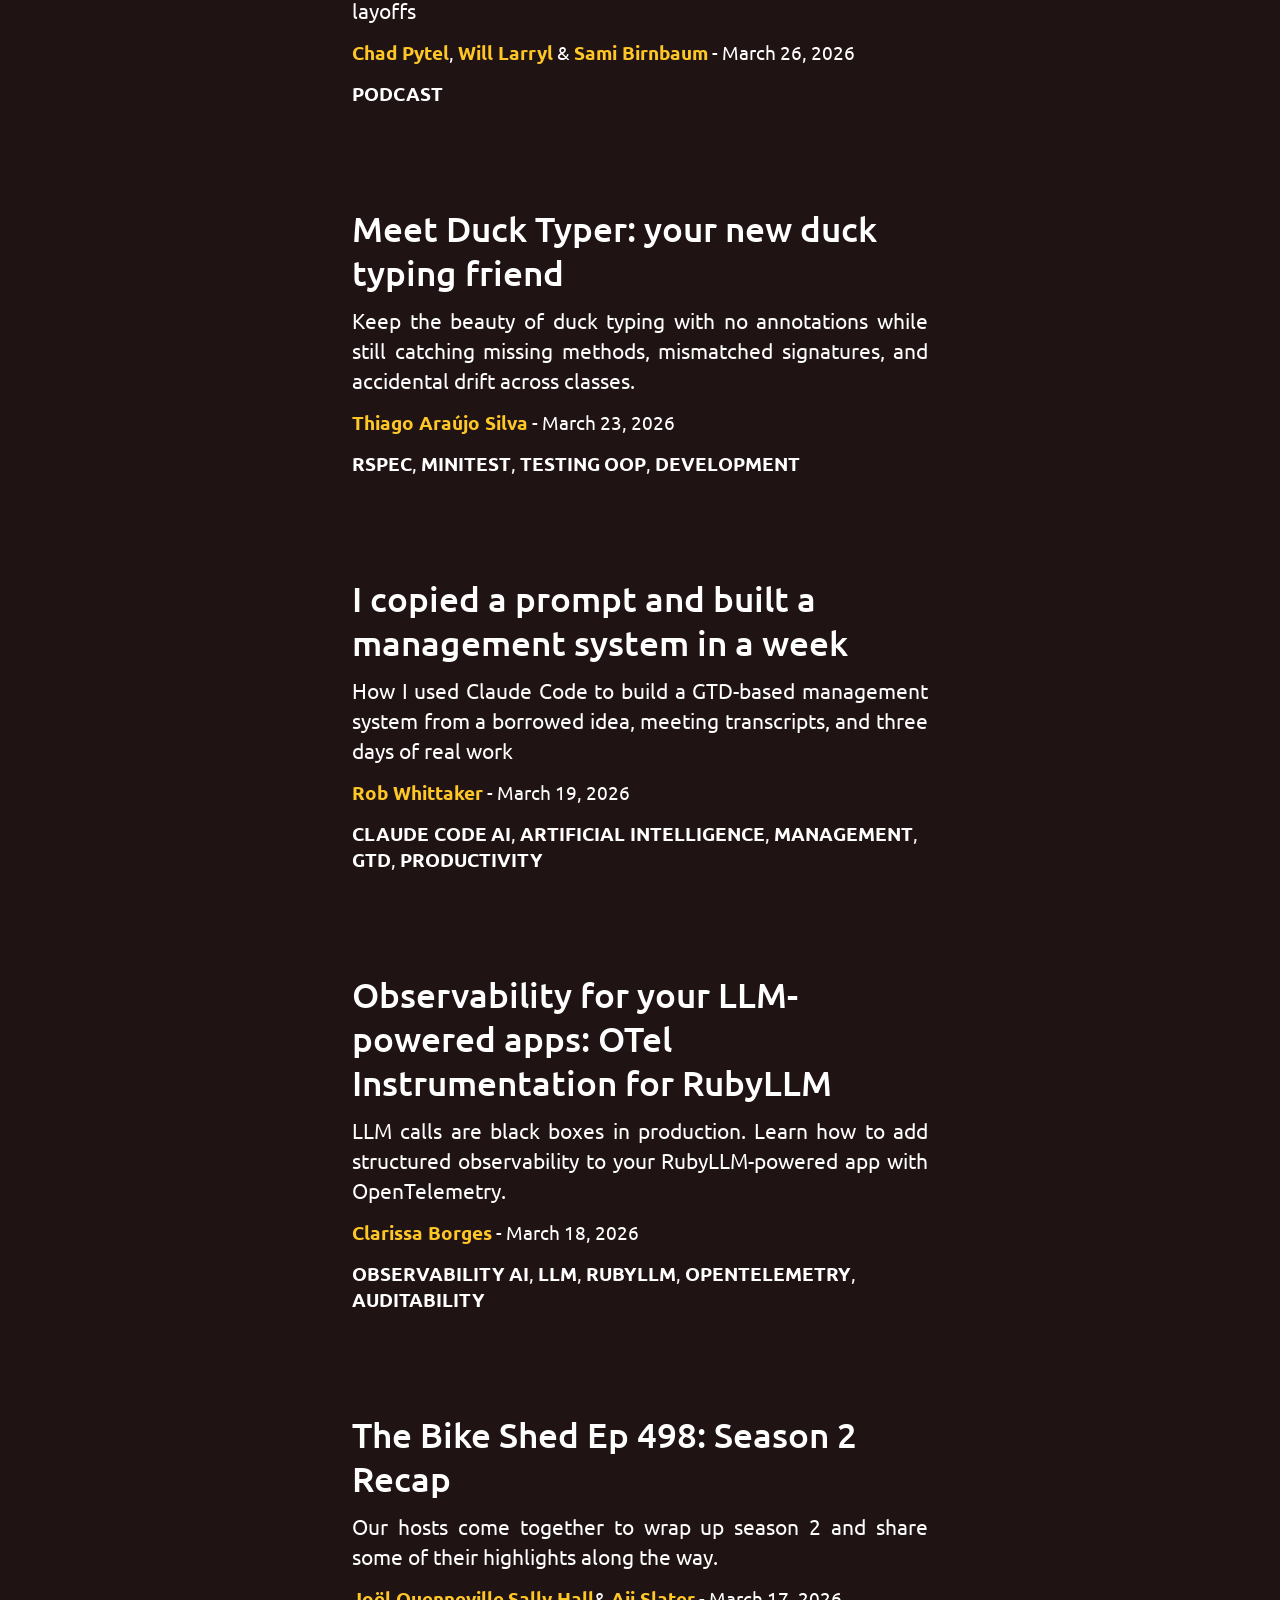
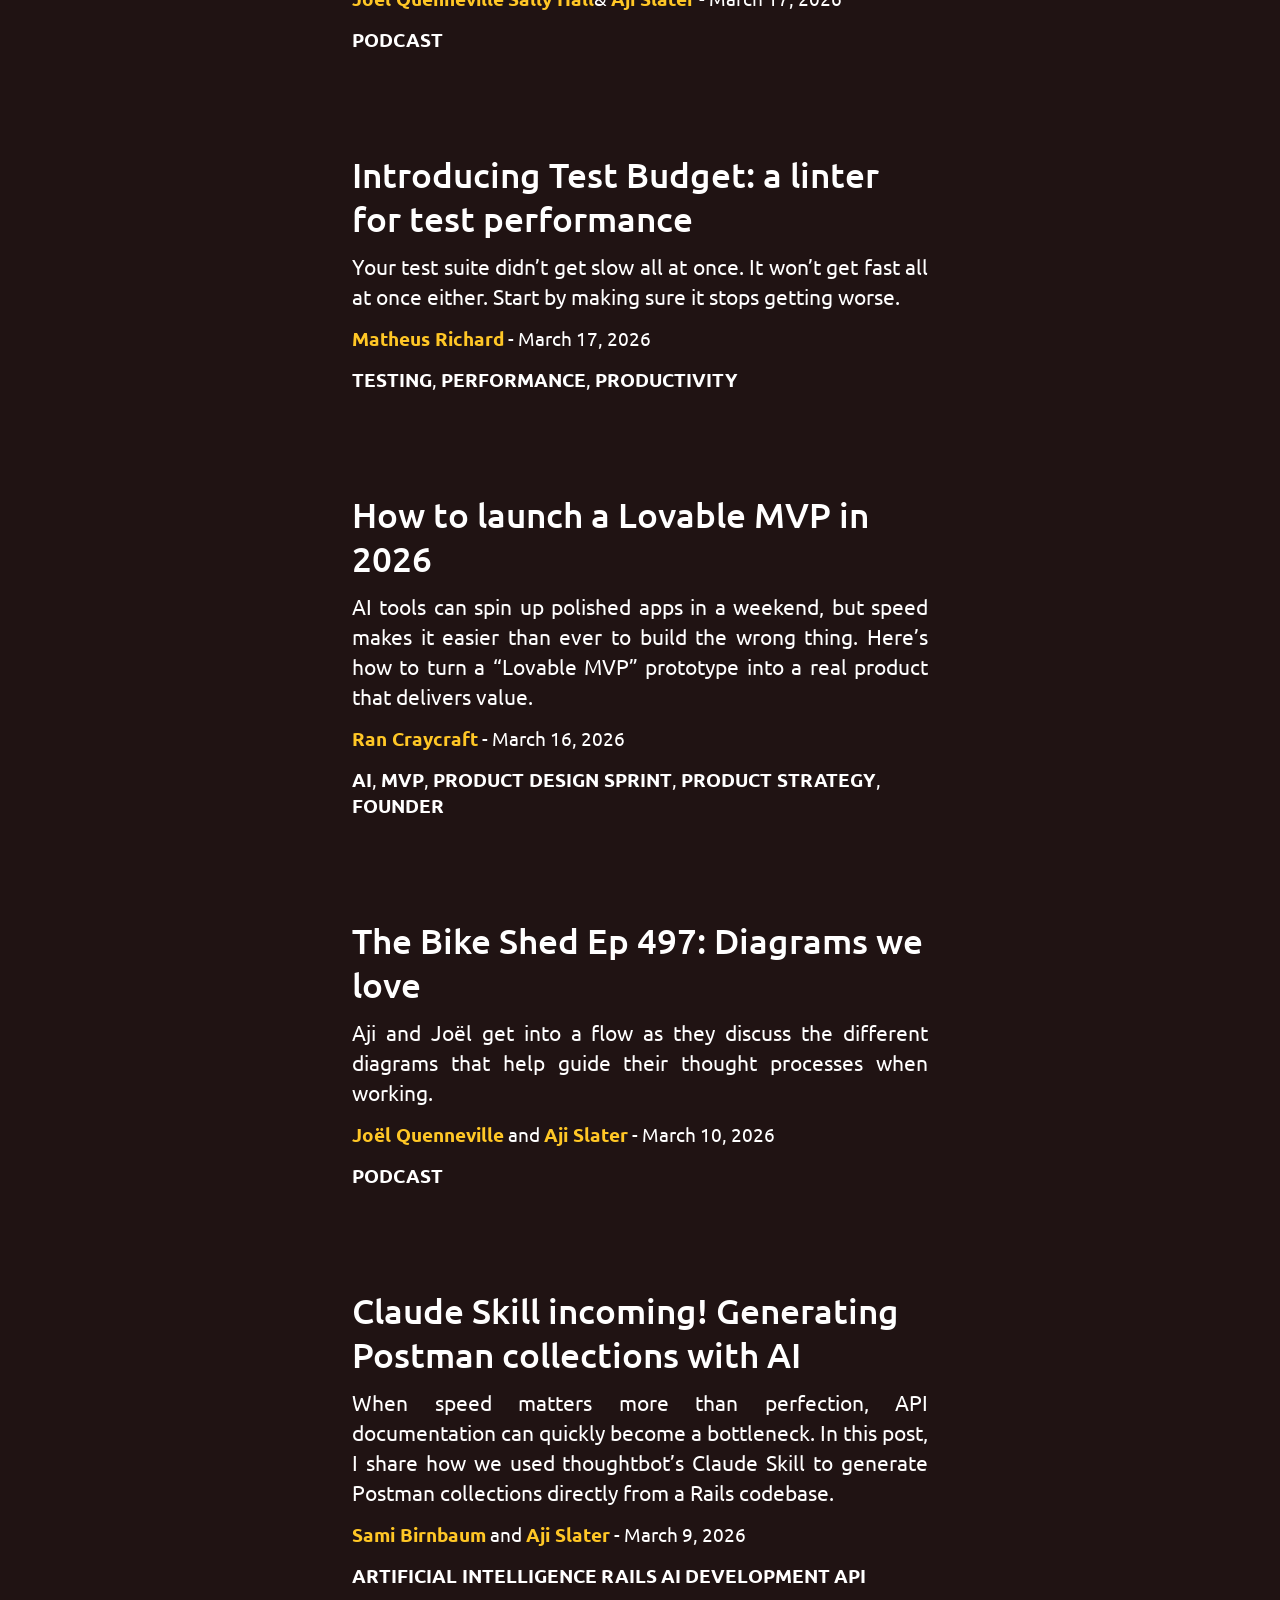
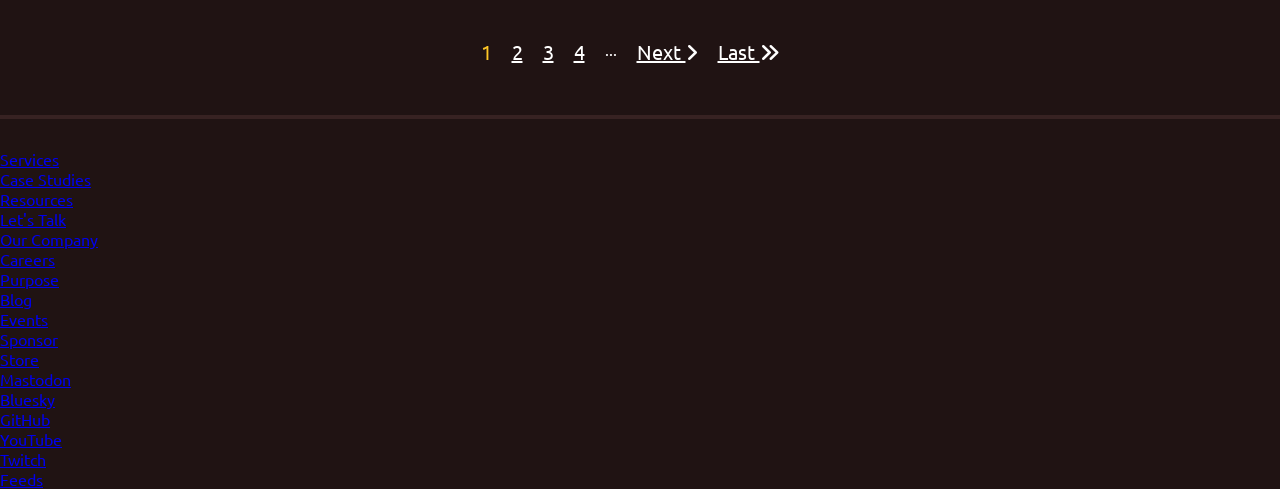
==== commit 7a95d60f: "I added footer" ====
--- a/blog.html
+++ b/blog.html
@@ -235,7 +235,38 @@
         </div>
 
     </section>
-
-    <hr>
+    <hr class="secEnd">
+
+    <footer class="sec2">
+        <div class="footerLogoarea"></div>
+        <div class="footerListCon">
+            <ul class="footerList">
+                <li><a href="#">Services</a></li>
+                <li><a href="#">Case Studies</a></li>
+                <li><a href="#">Resources</a></li>
+                <li><a href="#">Let's Talk</a></li>
+            </ul>
+
+            <ul class="footerList">
+                <li><a href="#">Our Company</a></li>
+                <li><a href="#">Careers</a></li>
+                <li><a href="#">Purpose</a></li>
+                <li><a href="#">Blog</a></li>
+                <li><a href="#">Events</a></li>
+                <li><a href="#">Sponsor</a></li>
+                <li><a href="#">Store</a></li>
+            </ul>
+
+            <ul class="footerList">
+                <li><a href="#">Mastodon</a></li>
+                <li><a href="#">Bluesky</a></li>
+                <li><a href="#">GitHub</a></li>
+                <li><a href="#">YouTube</a></li>
+                <li><a href="#">Twitch</a></li>
+                <li><a href="#">Feeds</a></li>
+            </ul>
+        </div>
+    </footer>
+
 </body>
 </html>
--- a/style.css
+++ b/style.css
@@ -360,4 +360,9 @@
 
 .nextPrev1{
     text-decoration: none;
-}+    color: #FFC726 !important;
+}
+.secEnd{
+    border: solid 2px #382323fd ;
+    margin: 30px 0;
+}
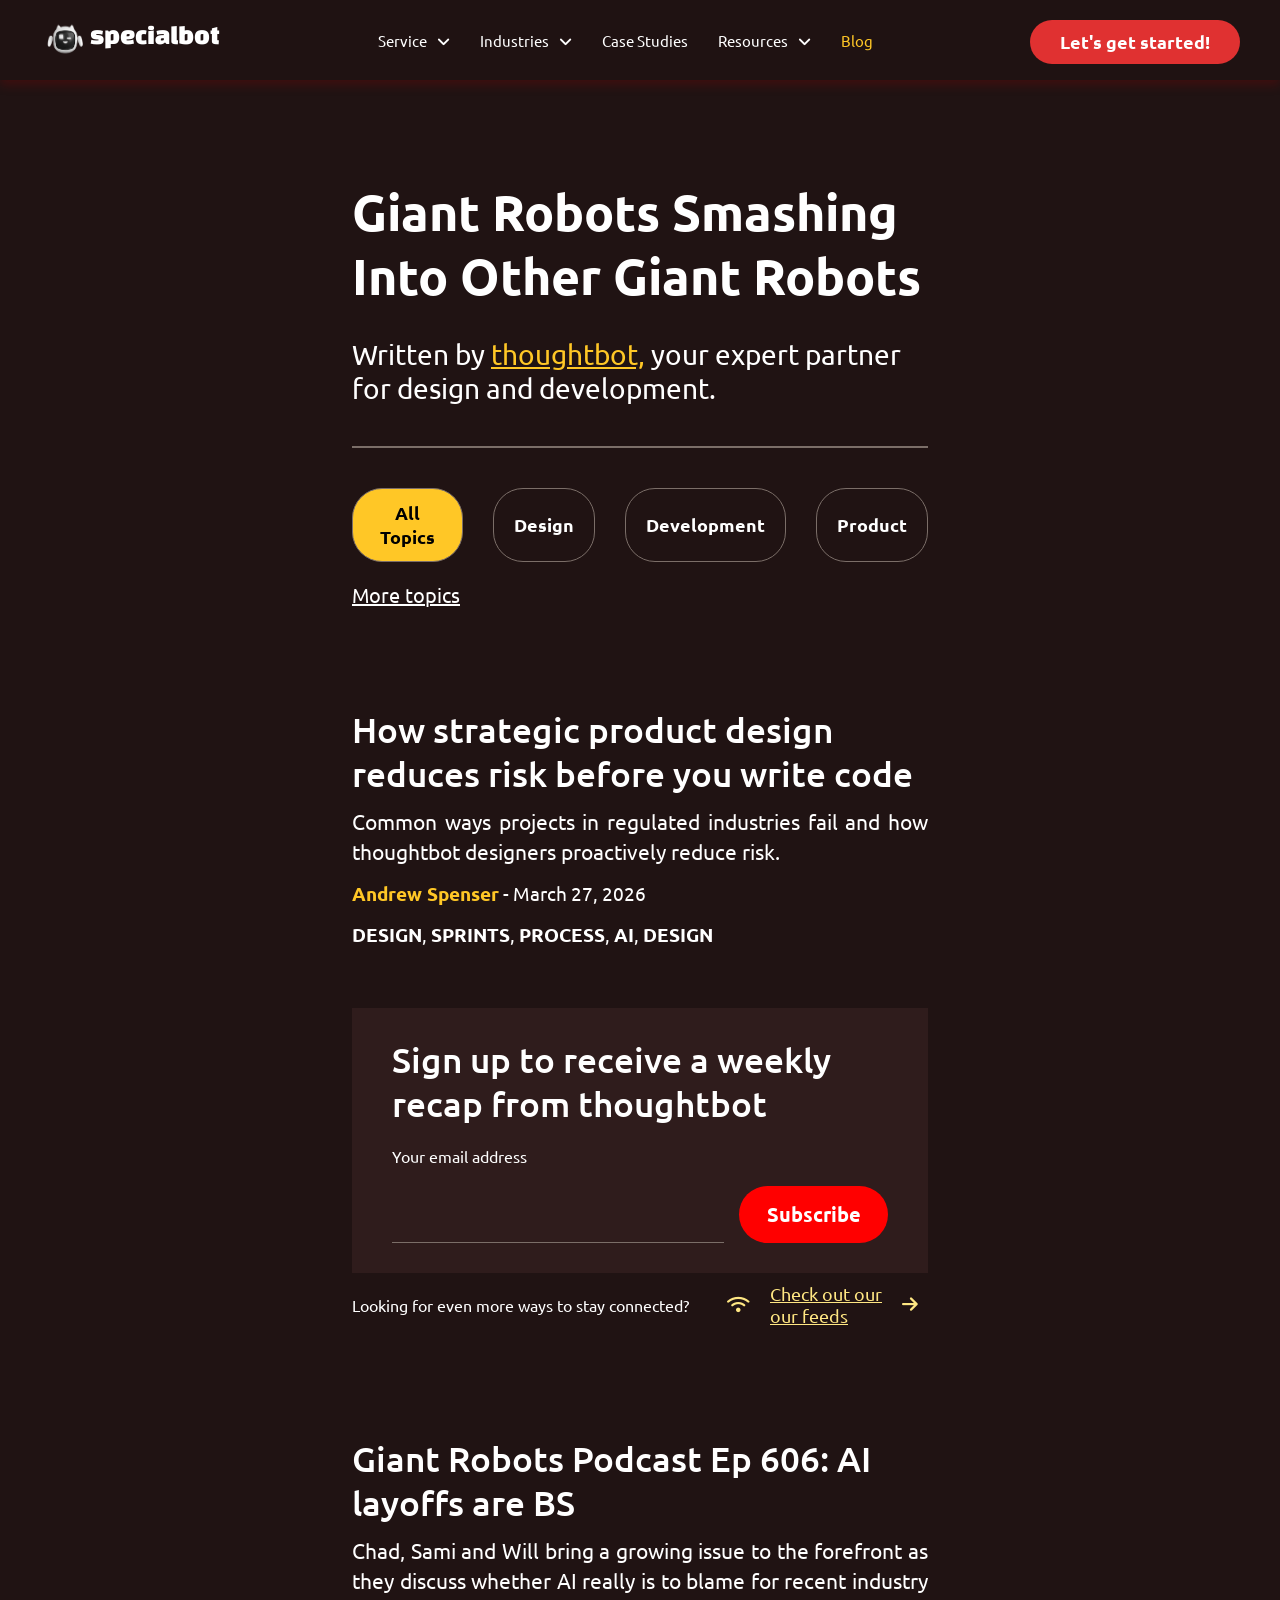
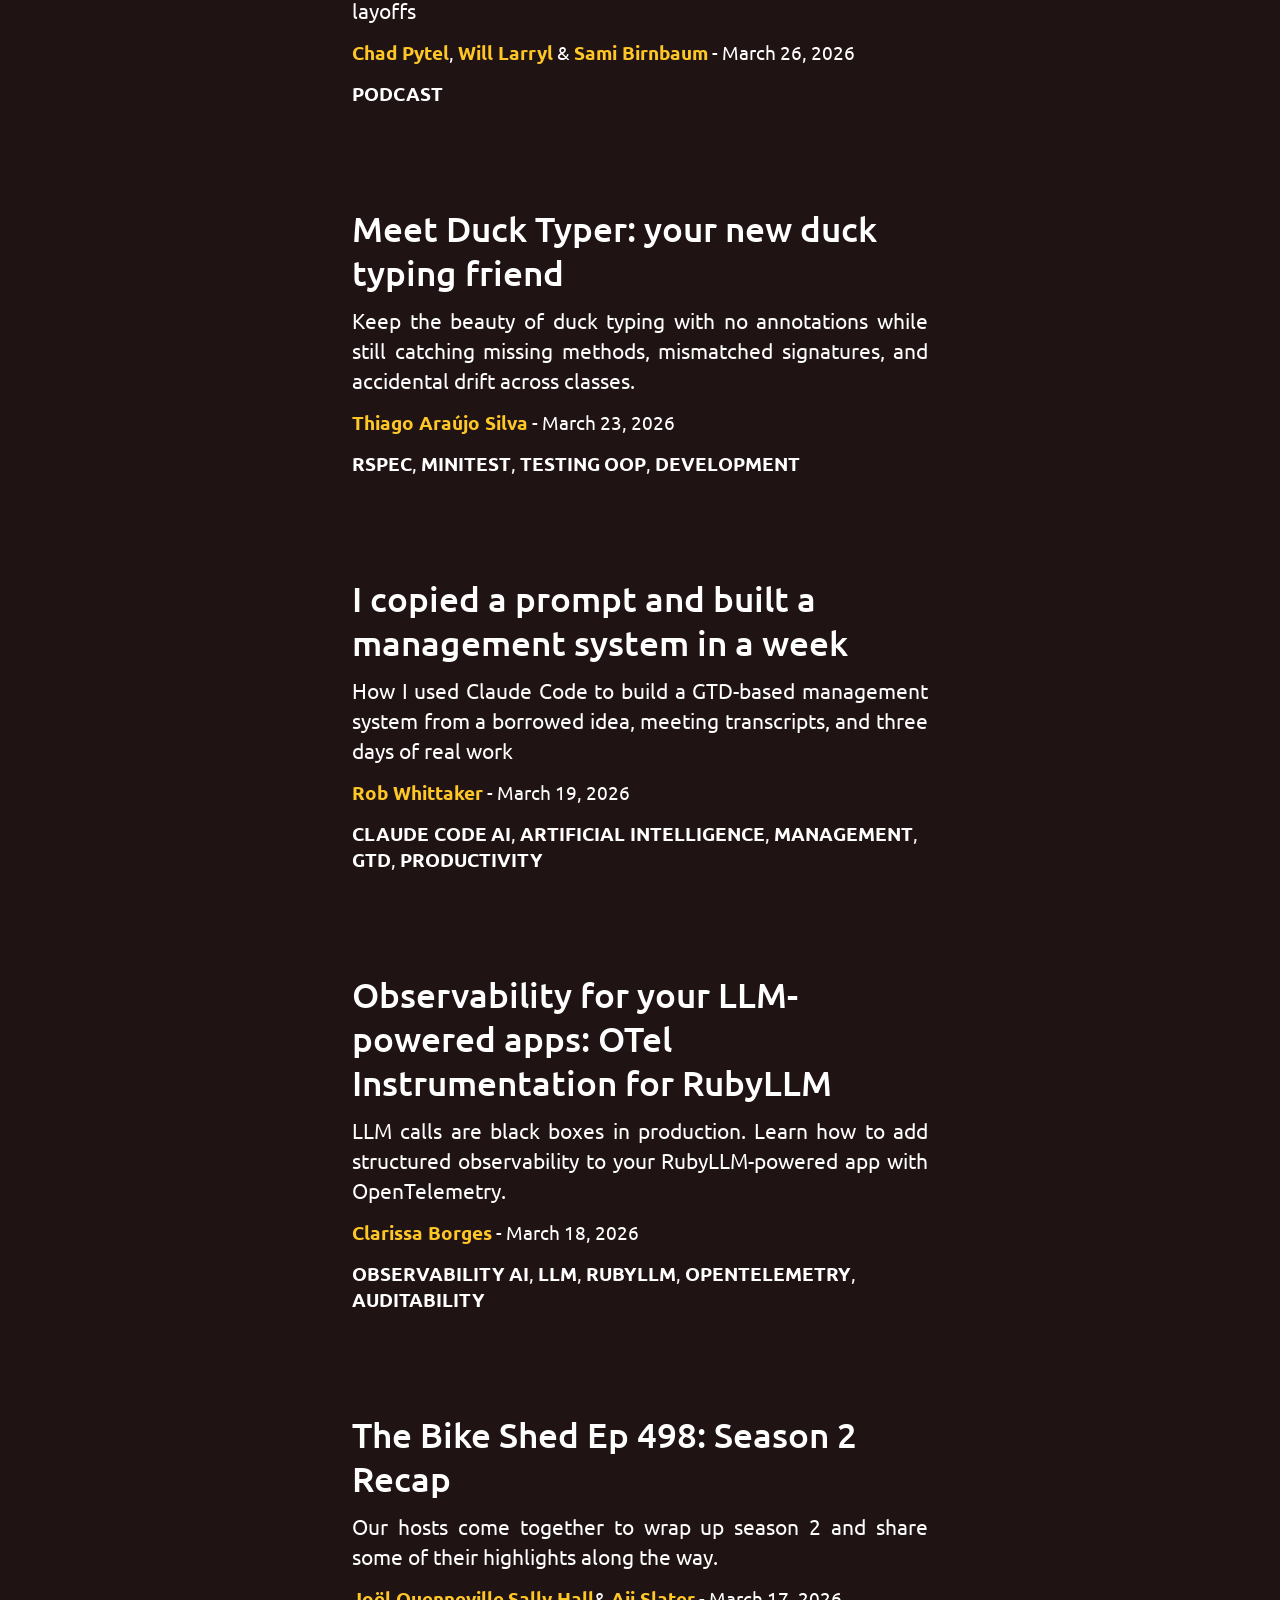
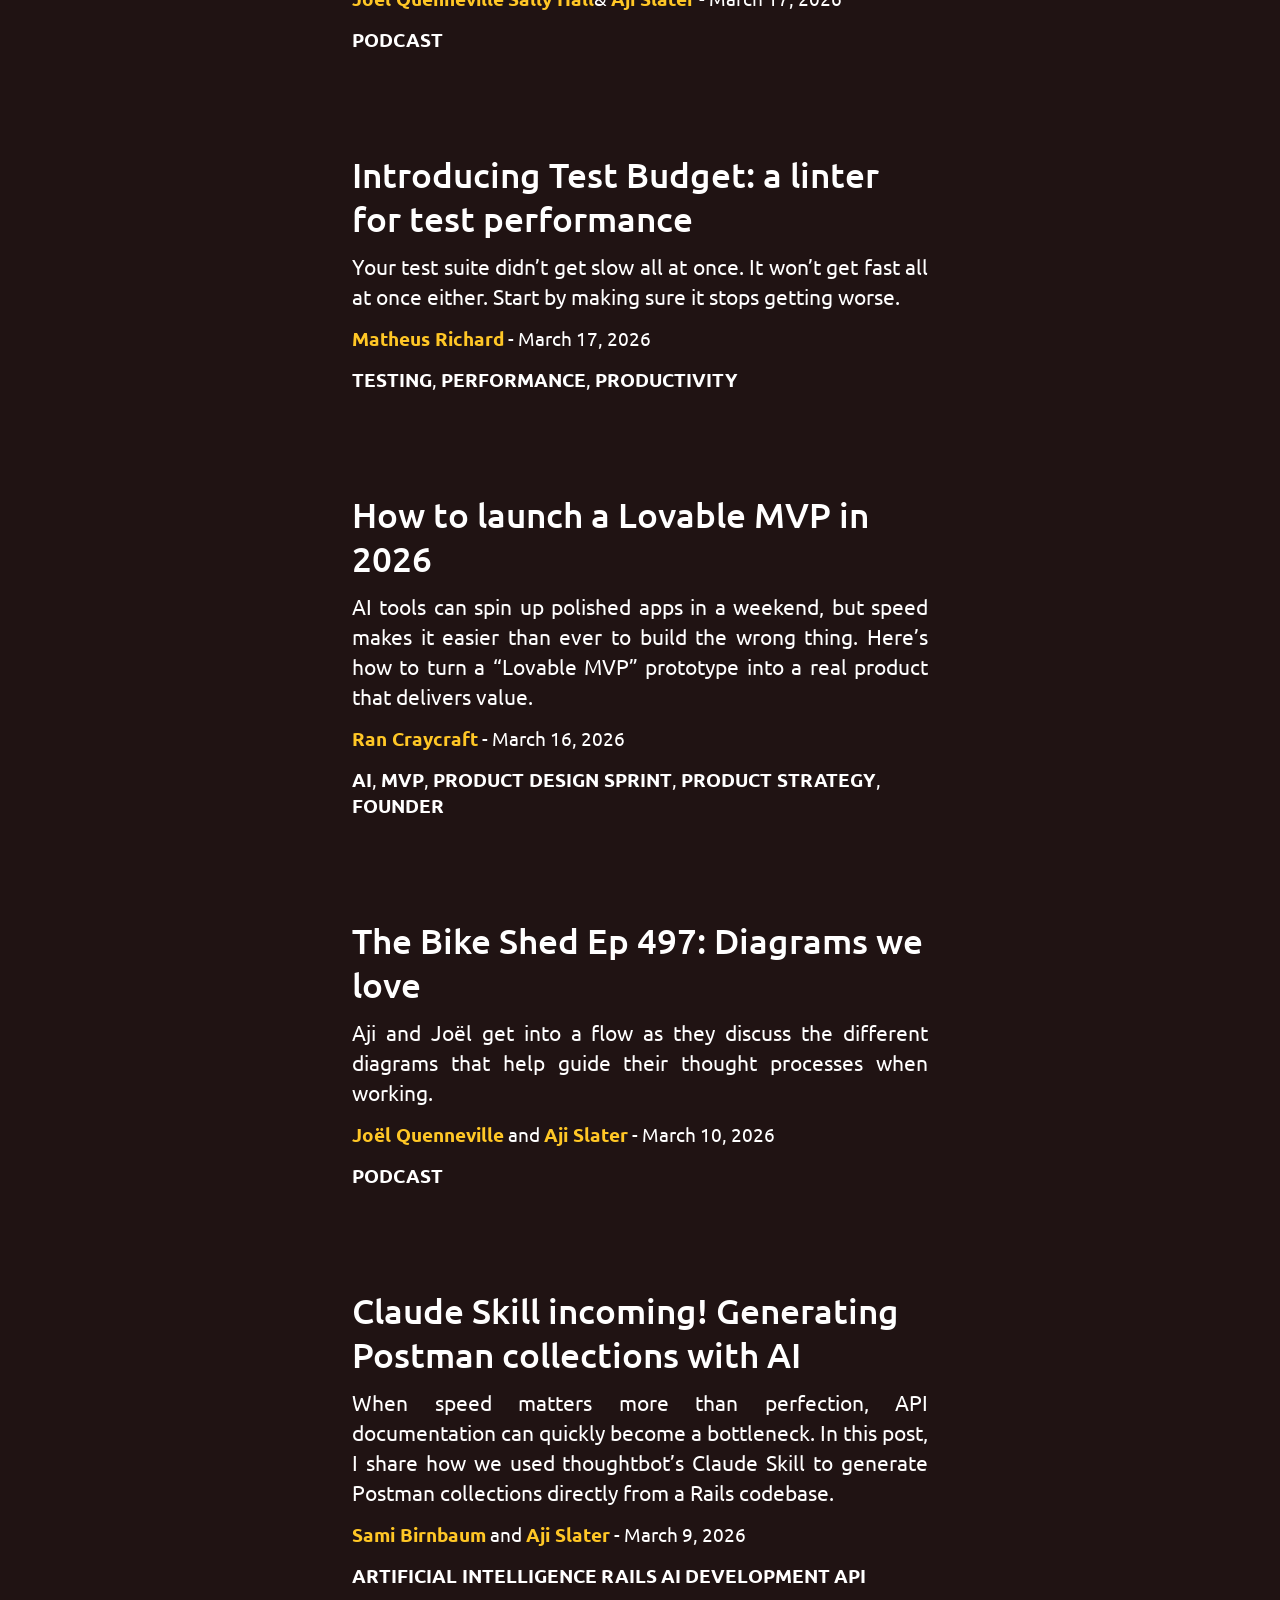
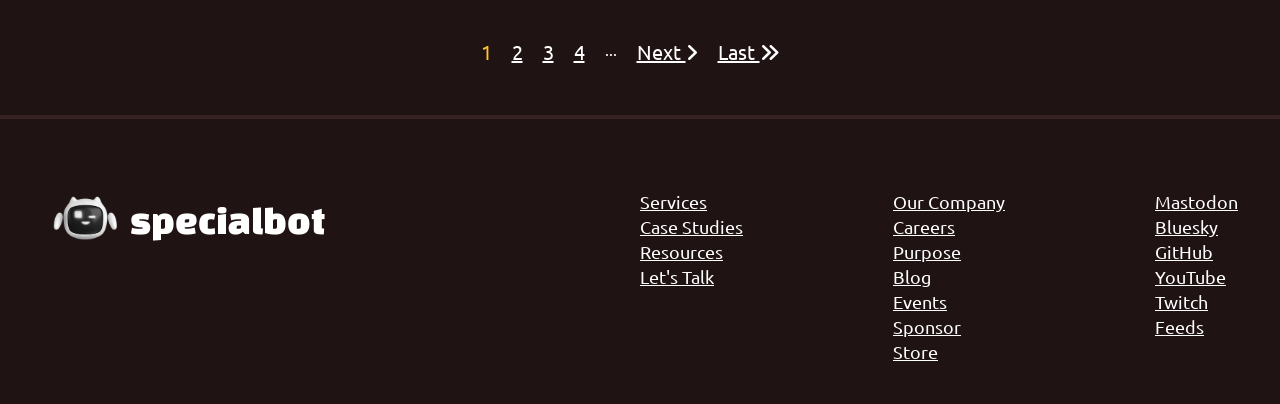
==== commit 60be6214: "I finished footer" ====
--- a/blog.html
+++ b/blog.html
@@ -238,7 +238,13 @@
     <hr class="secEnd">
 
     <footer class="sec2">
-        <div class="footerLogoarea"></div>
+        <div class="footerLogoarea">
+            <div class="footerlogocon">
+                <img src="./Media/aibot.png" alt="">
+                <p>specialbot</p>
+            </div>
+        </div>
+
         <div class="footerListCon">
             <ul class="footerList">
                 <li><a href="#">Services</a></li>
@@ -268,5 +274,9 @@
         </div>
     </footer>
 
+    <div class="bottomFooter">
+        
+    </div>
+
 </body>
 </html>
--- a/style.css
+++ b/style.css
@@ -366,3 +366,36 @@
     border: solid 2px #382323fd ;
     margin: 30px 0;
 }
+
+.sec2{
+    display: flex;
+    padding: 40px;
+}
+.footerLogoarea{
+    width: 50%;
+}
+.footerListCon{
+    display: flex;
+    width: 50%;
+    gap: 150px;
+}
+.footerList li{
+    list-style-type: none;
+    font-size: 18px;
+    line-height: 25px;
+}
+.footerList li a{
+    color: white;
+}
+.footerlogocon{
+    display: flex;
+    gap: 20x;
+    align-items: center;
+}
+.footerlogocon img{
+    width: 90px;
+}
+.footerlogocon p{
+    font-size: 40px;
+    font-family: "Changa One", sans-serif;
+}
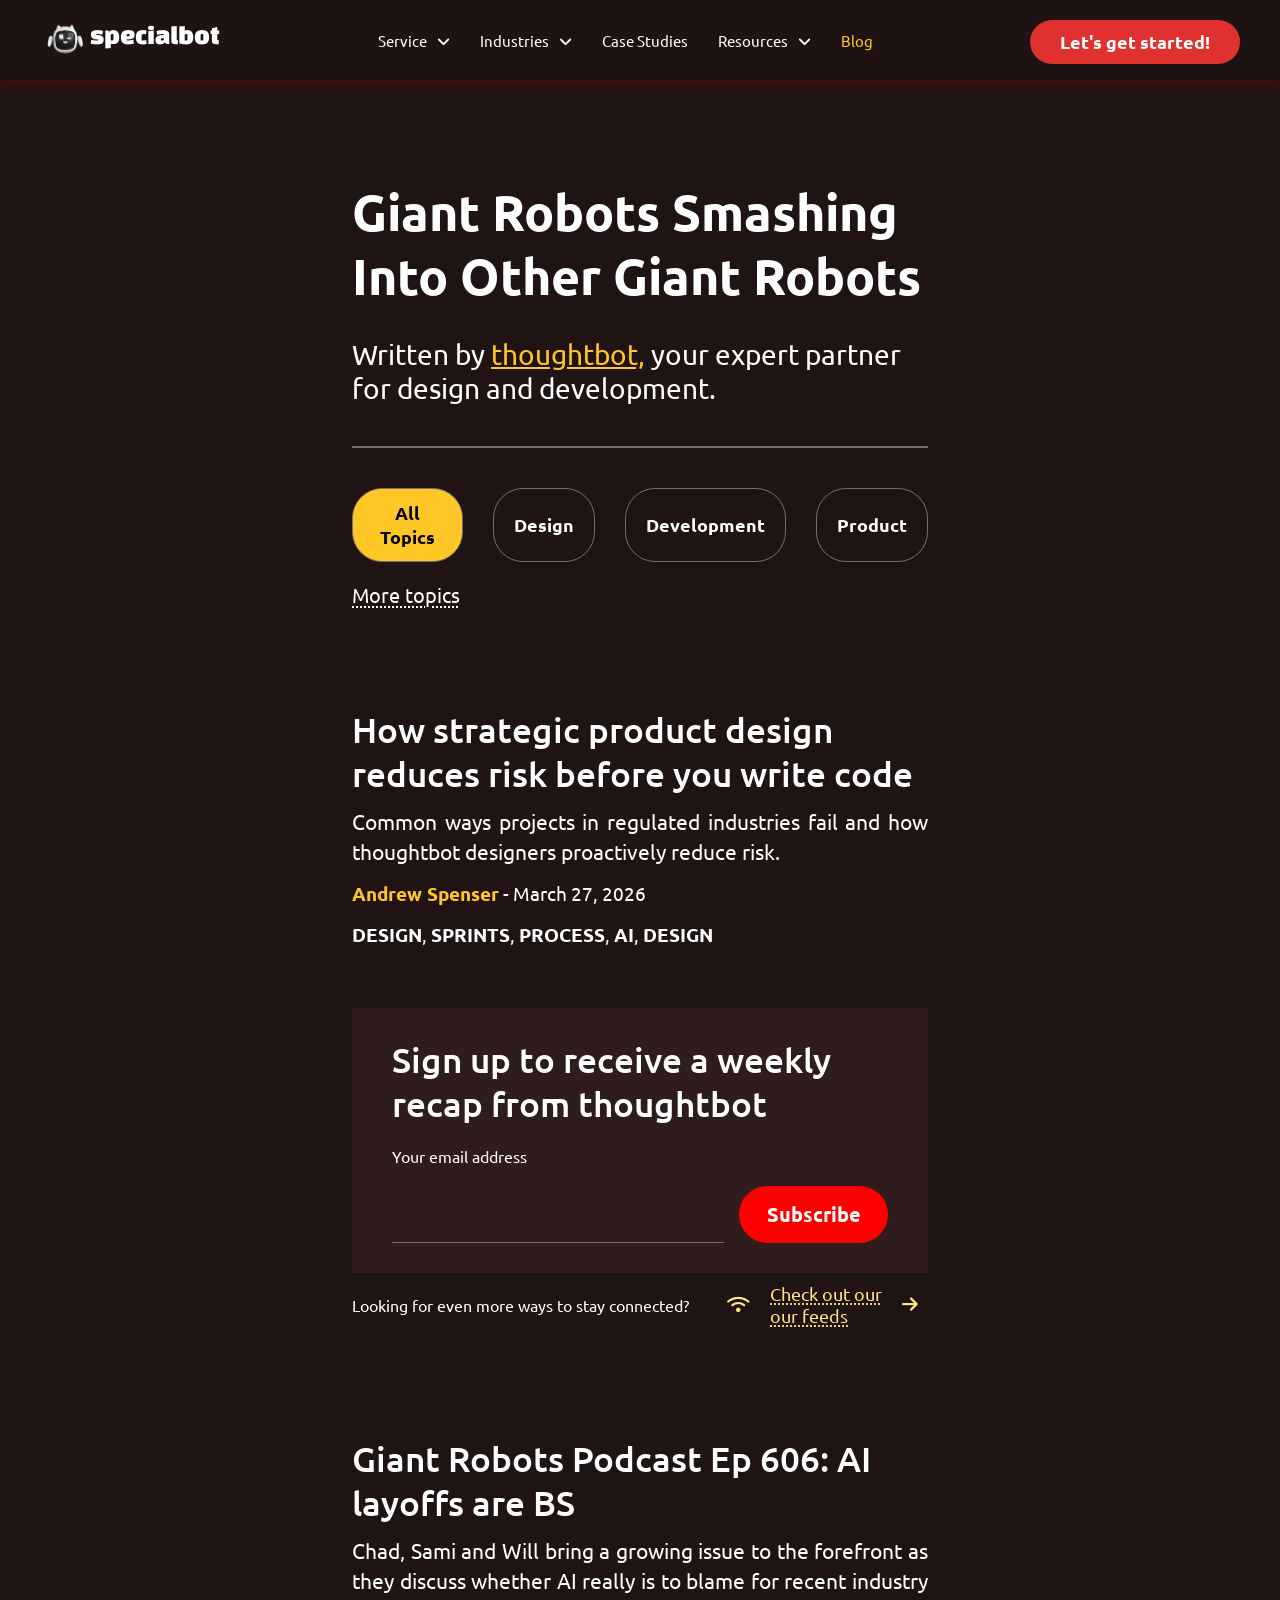
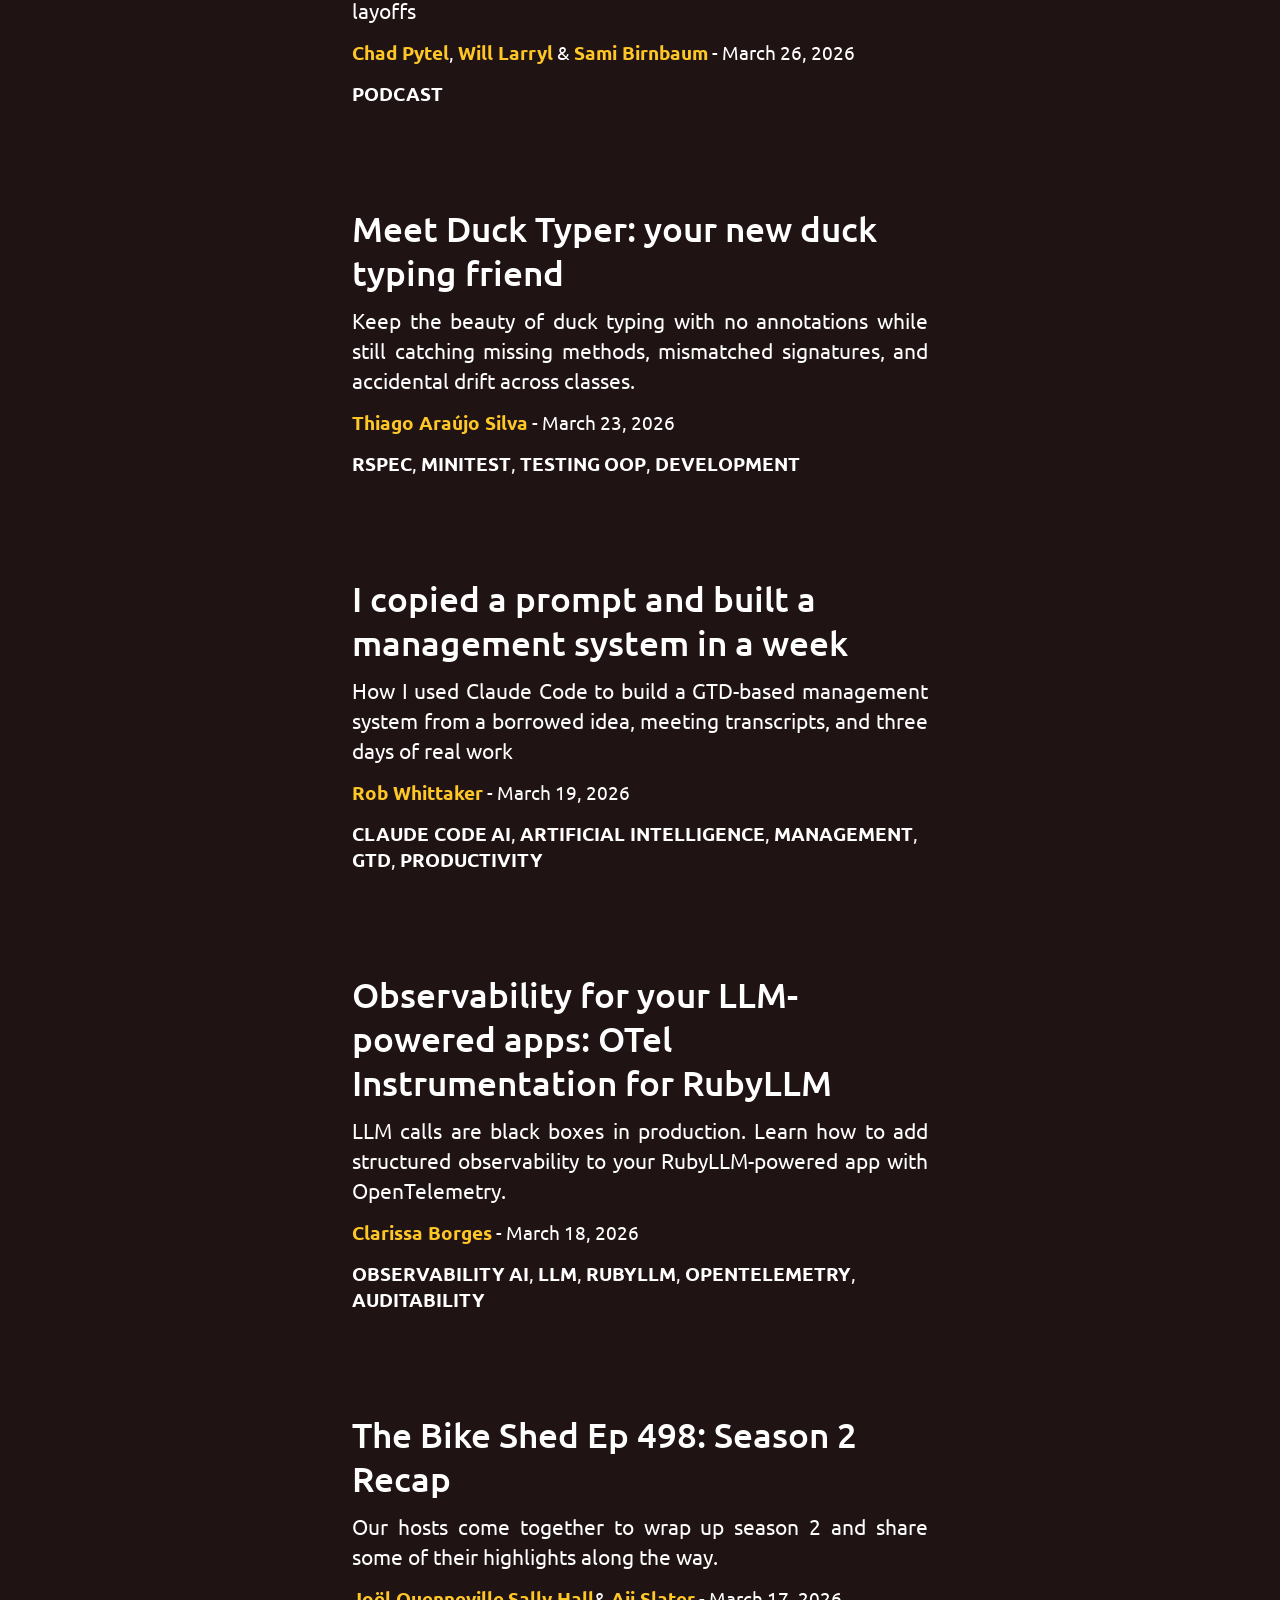
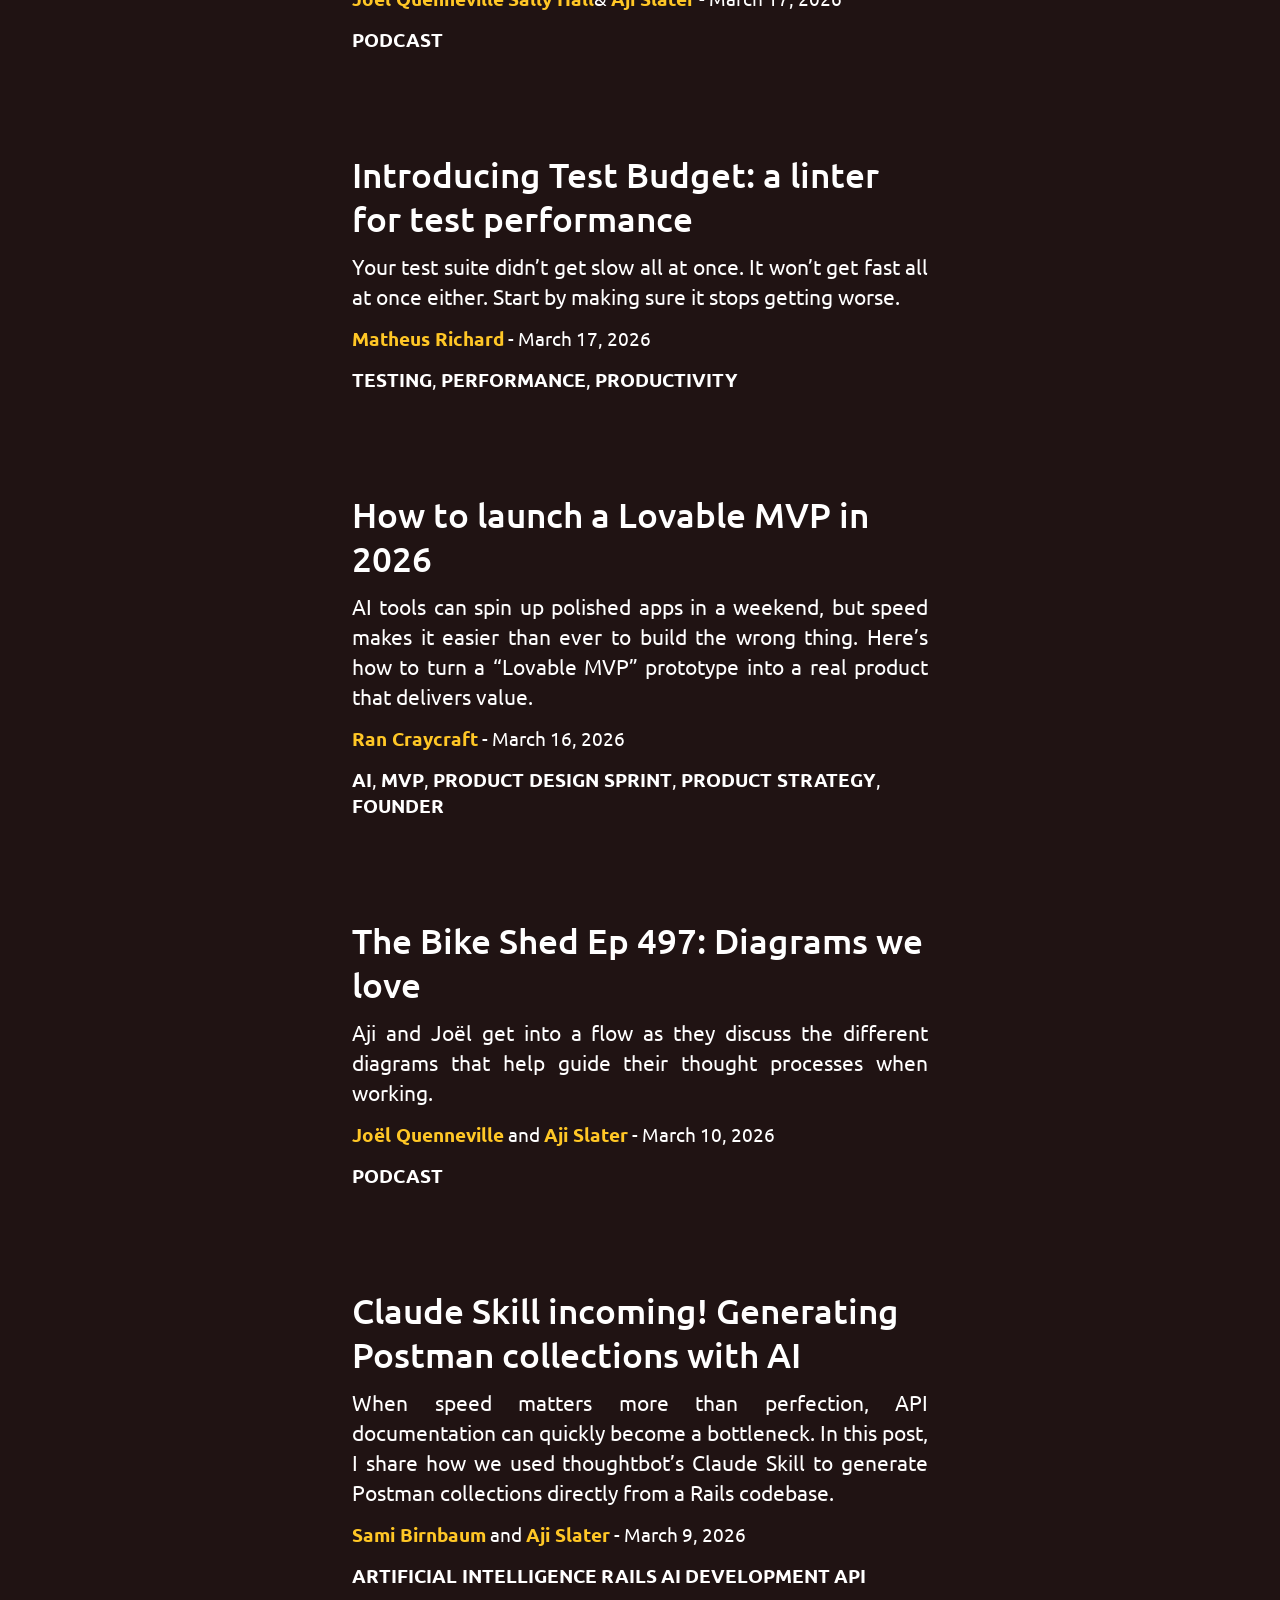
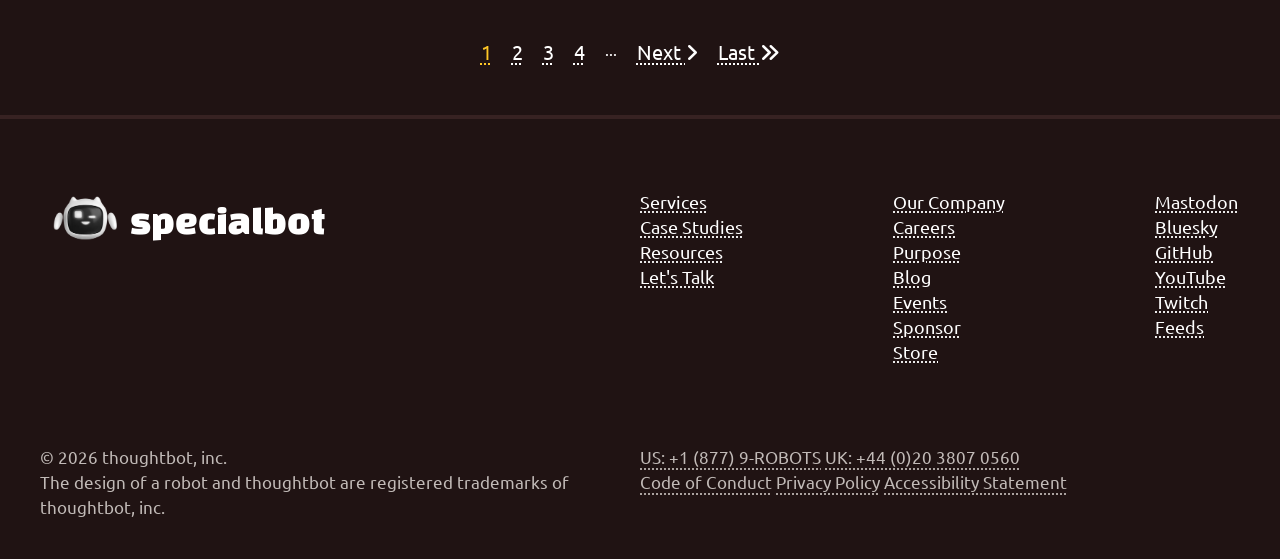
==== commit a6ae1feb: "I finished small footer" ====
--- a/blog.html
+++ b/blog.html
@@ -275,7 +275,21 @@
     </footer>
 
     <div class="bottomFooter">
-        
+        <div class="smTextCon">
+            <p>© 2026 thoughtbot, inc.</p>
+            <p>The design of a robot and thoughtbot are registered trademarks of thoughtbot, inc.</p>
+        </div>
+        <div class="smTextCon">
+            <p>
+                <a href="#">US: +1 (877) 9-ROBOTS</a>
+                <a href="#">UK: +44 (0)20 3807 0560</a>
+            </p>
+            <p>
+                <a href="#">Code of Conduct</a>
+                <a href="#">Privacy Policy</a>
+                <a href="#">Accessibility Statement</a>
+            </p>
+        </div>
     </div>
 
 </body>
--- a/style.css
+++ b/style.css
@@ -267,6 +267,8 @@
     font-size: 20px;
     color: white;
     margin: 50px 0;
+    text-decoration: underline dotted;
+    text-underline-offset: 3px;
 }
 .strategicPro{
     color: white;
@@ -341,7 +343,8 @@
     text-decoration: none;
 }
 .checkout p{
-    text-decoration: underline;
+    text-decoration: underline dotted;
+    text-underline-offset: 3px;
 }
 .giantRobots{
     margin-top: 100px;
@@ -355,7 +358,8 @@
 .nextPrev a{
     color: white;
     font-size: 20px;
-    /* font-weight: 100; */
+    text-decoration: underline dotted;
+    text-underline-offset: 3px;
 }
 
 .nextPrev1{
@@ -386,6 +390,8 @@
 }
 .footerList li a{
     color: white;
+    text-decoration: underline dotted;
+    text-underline-offset: 3px;
 }
 .footerlogocon{
     display: flex;
@@ -398,4 +404,22 @@
 .footerlogocon p{
     font-size: 40px;
     font-family: "Changa One", sans-serif;
+}
+.bottomFooter{
+    display: flex;
+    padding: 40px;
+}
+.smTextCon{
+    width: 50%;
+}
+.smTextCon p{
+    font-size: 17px;
+    line-height: 25px;
+    color: #C1BAB7;
+}
+.smTextCon p a{
+    color: #C1BAB7;
+    text-decoration:underline dotted;
+    margin: 5px 0;
+    text-underline-offset: 5px;
 }
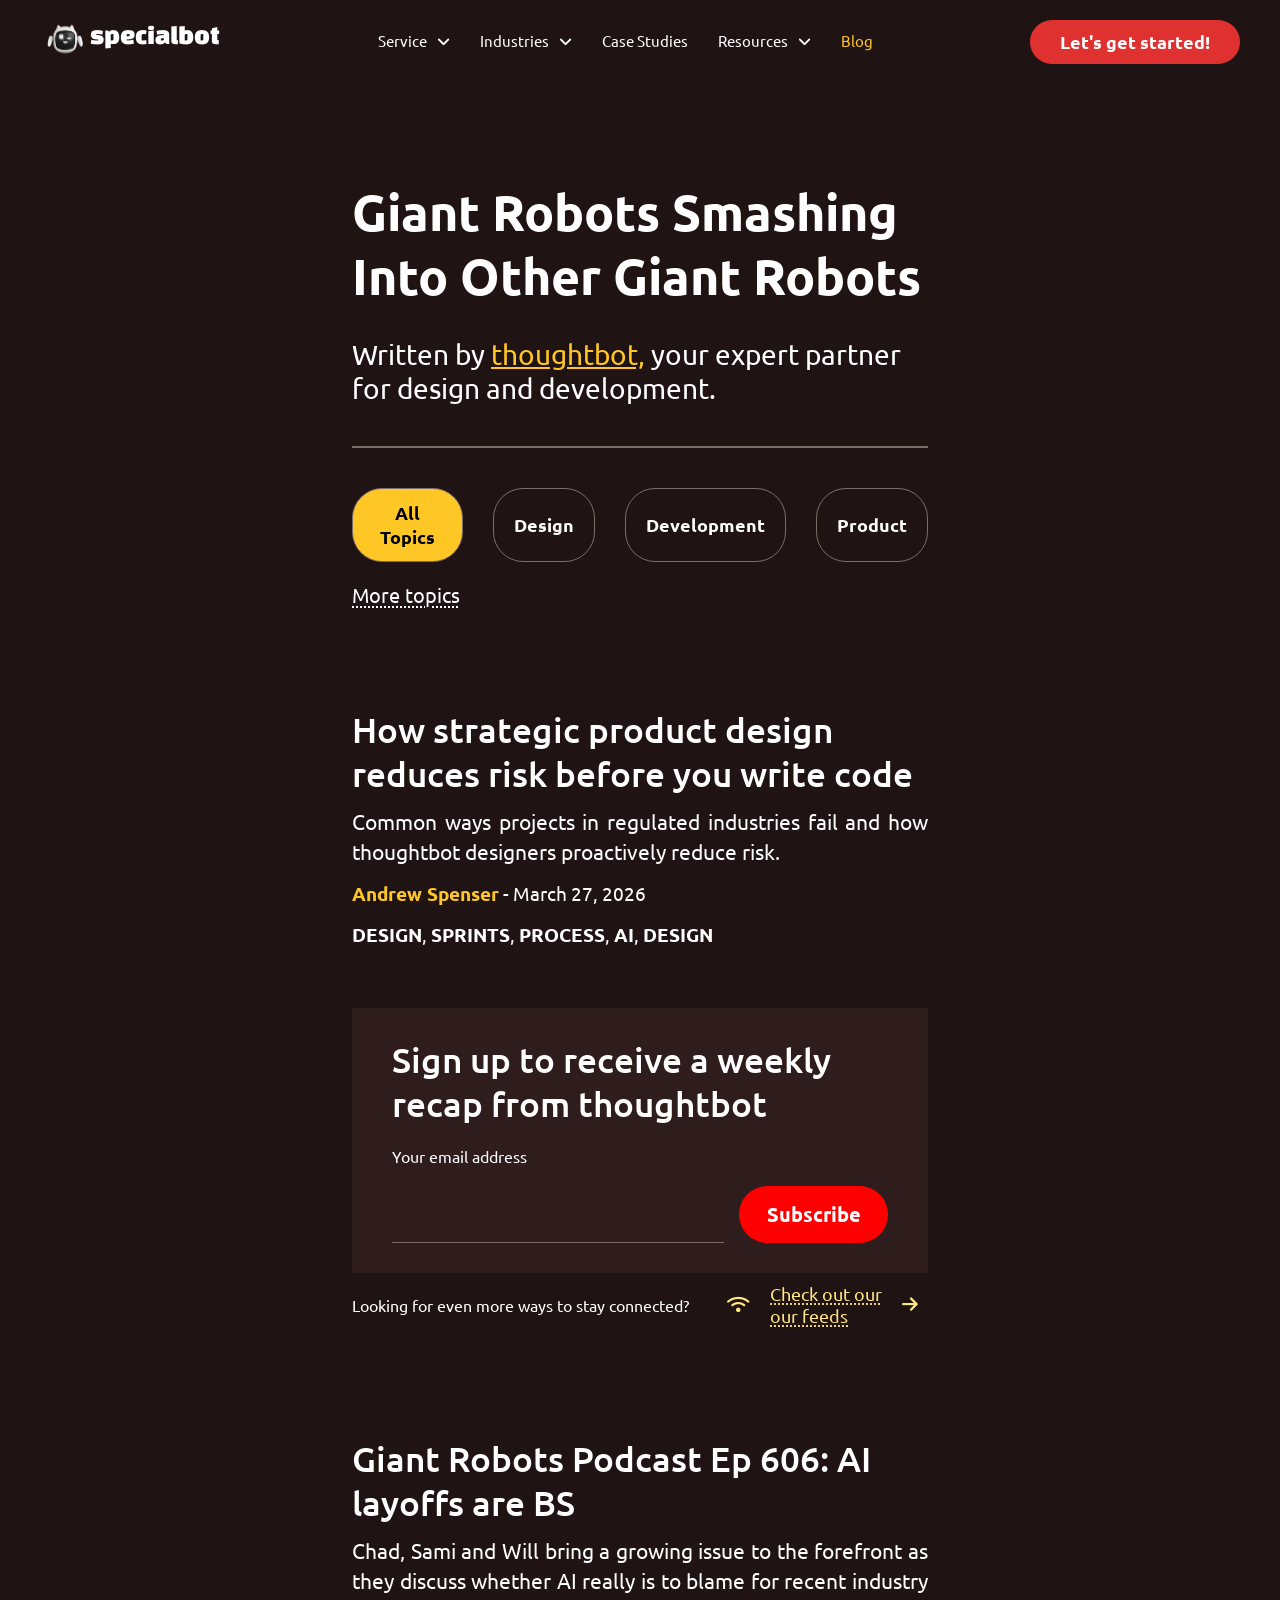
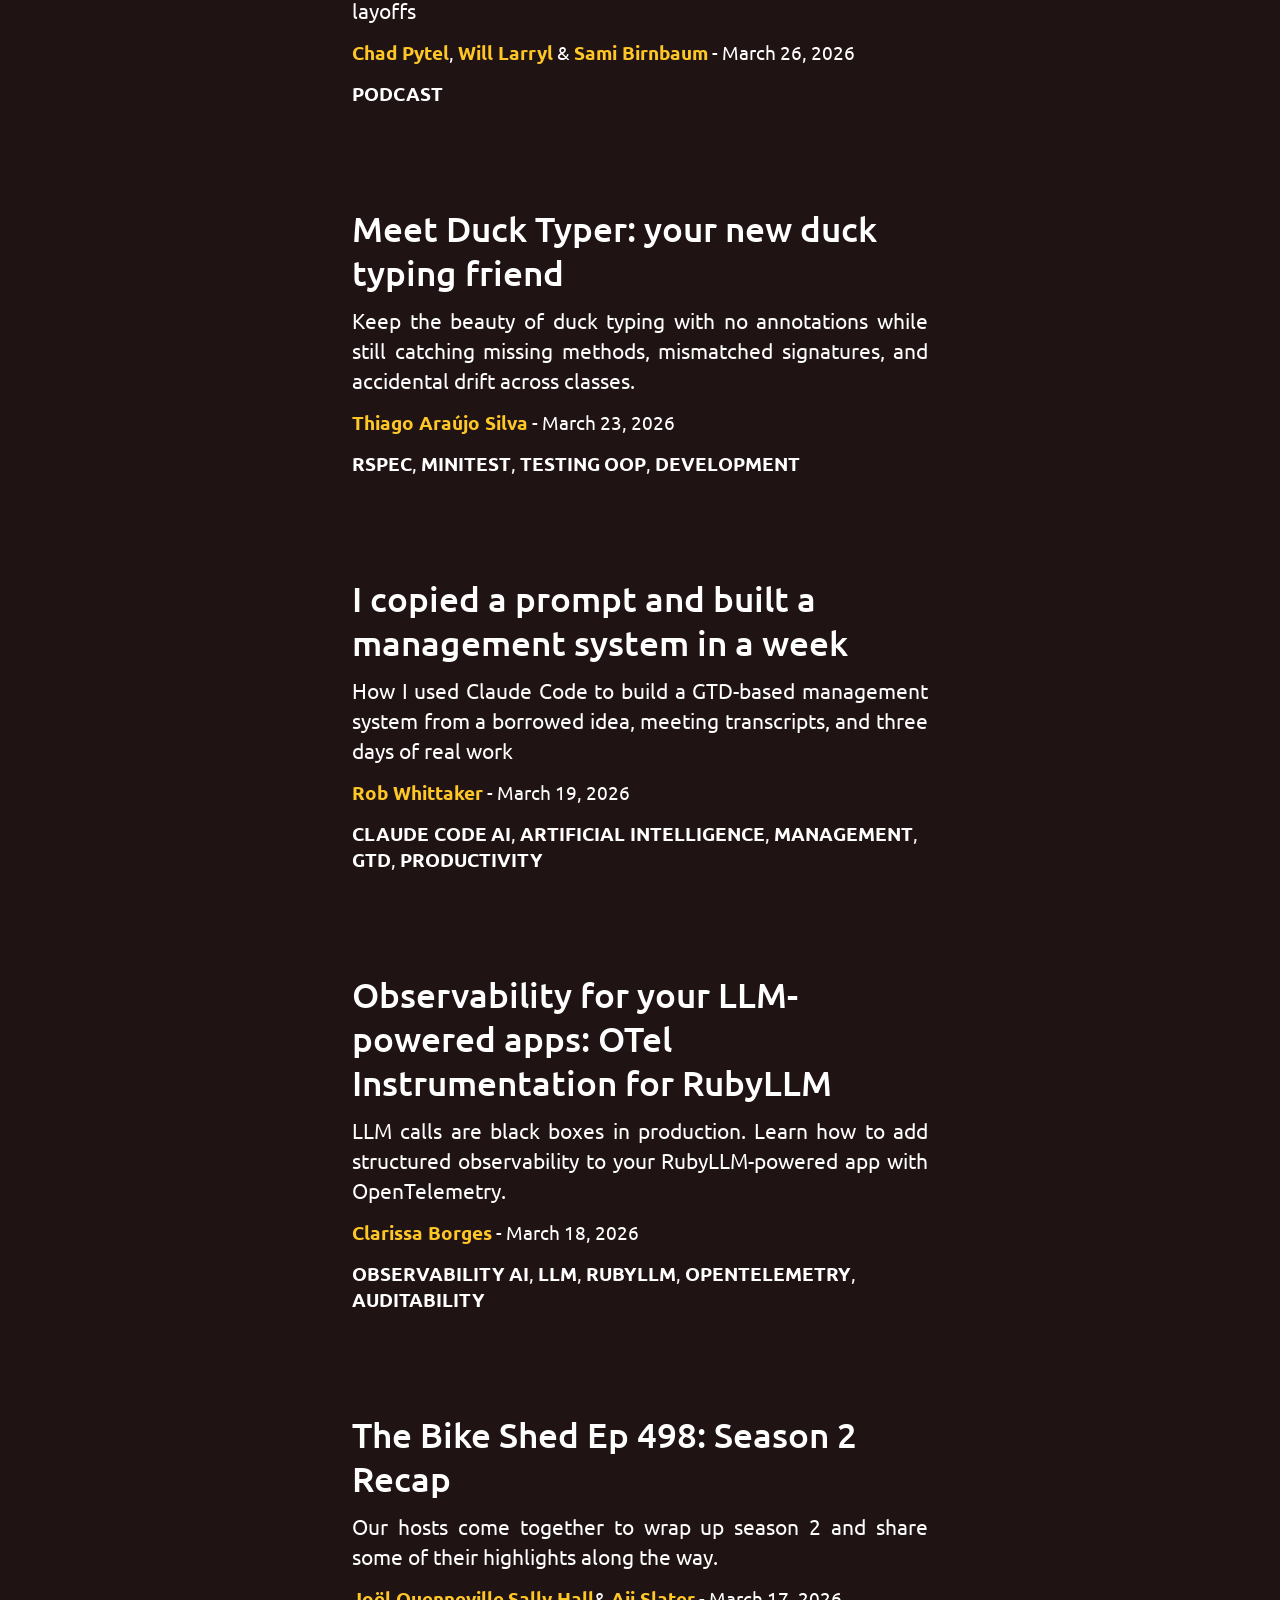
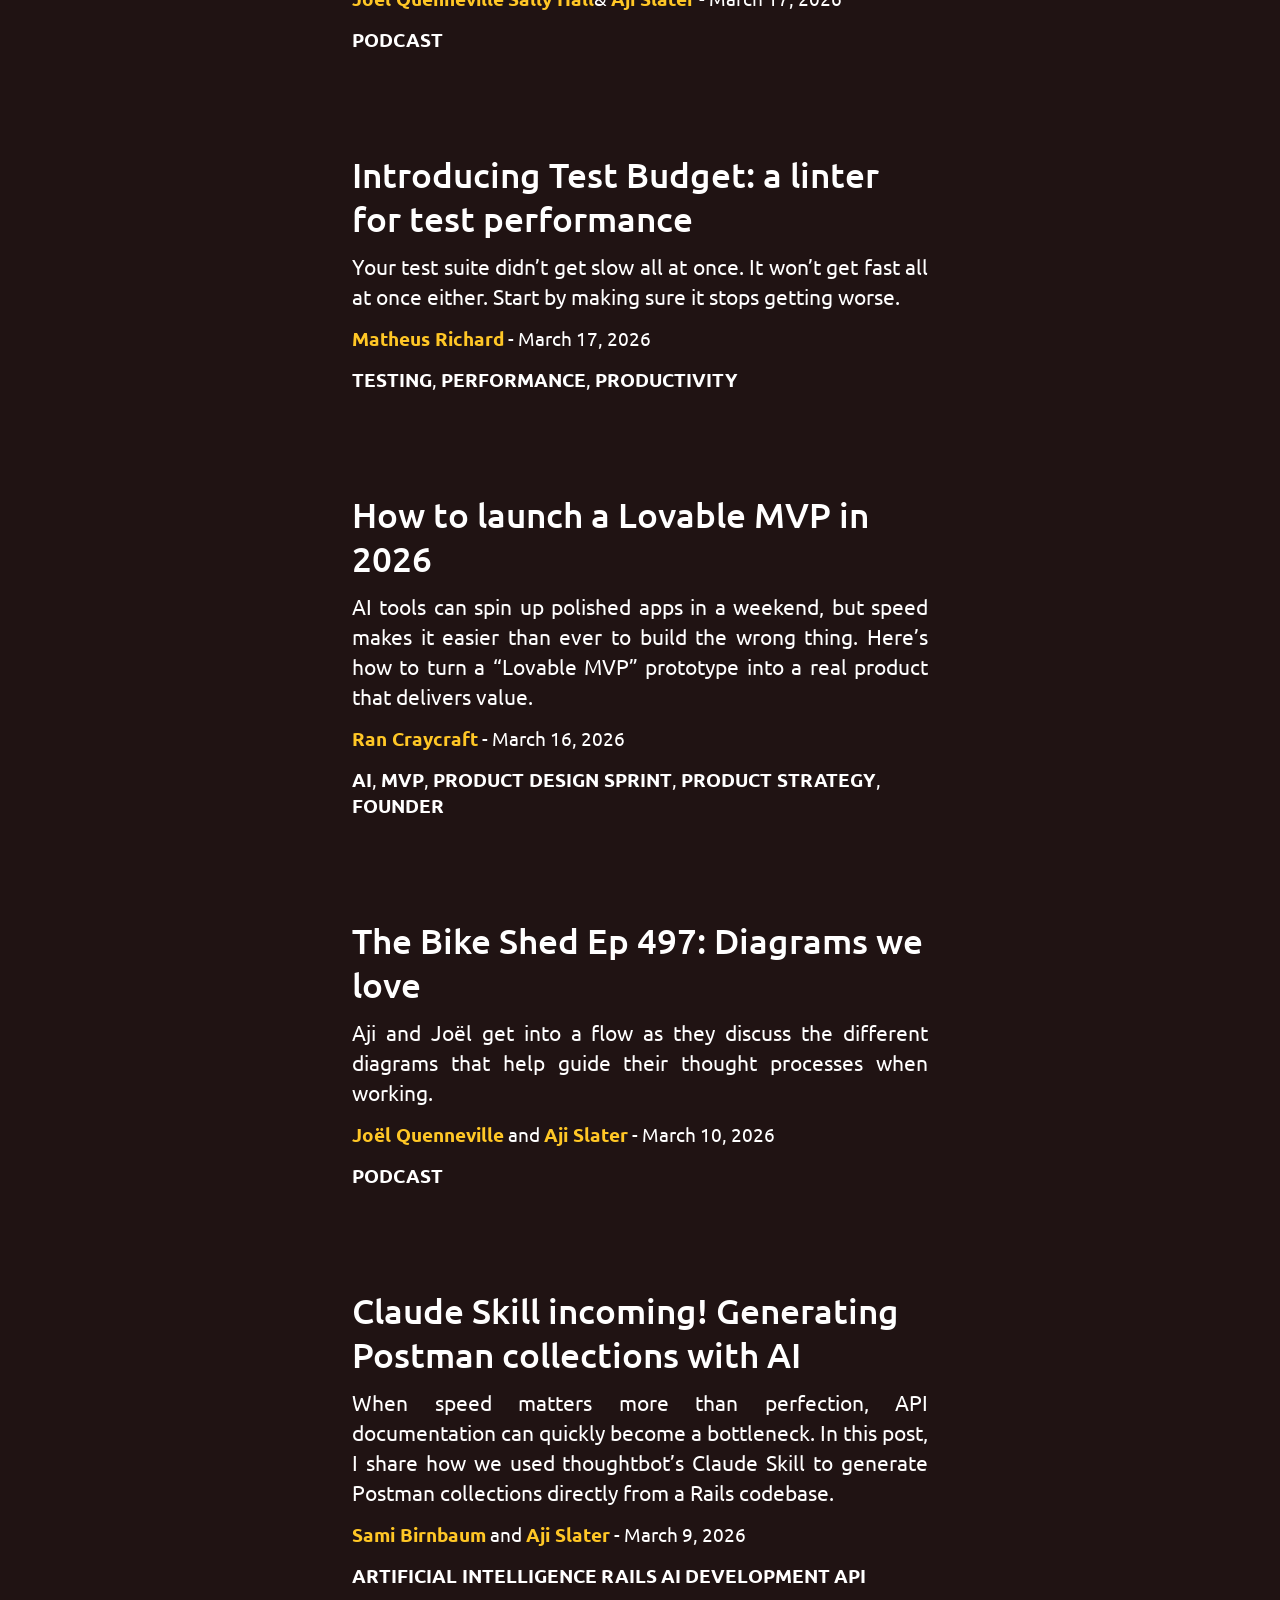
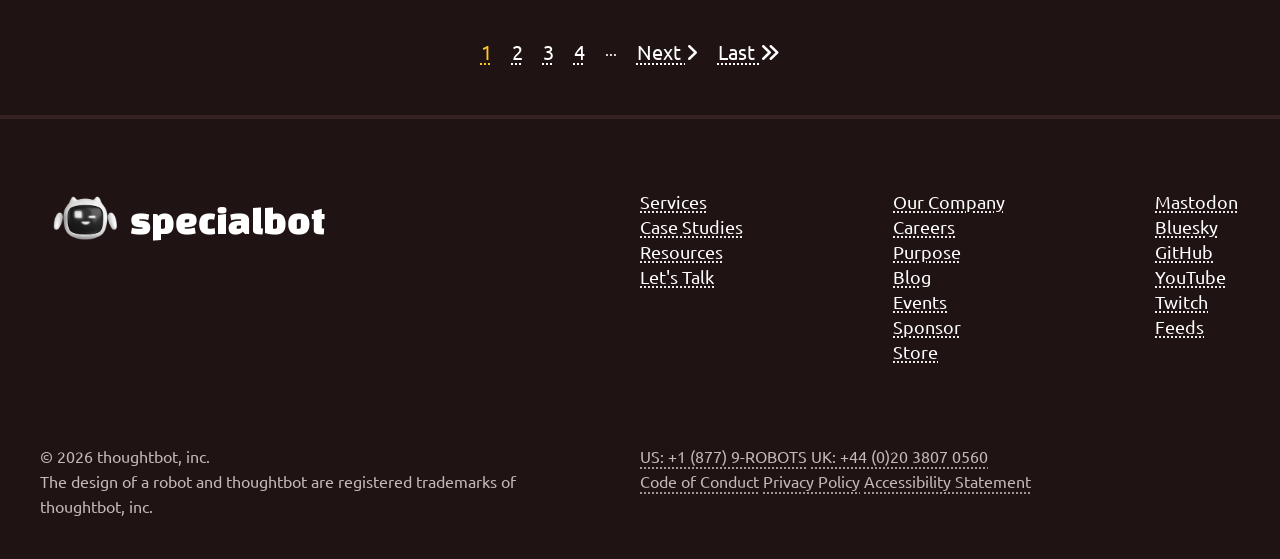
==== commit 19cdc699: "I finished small footer" ====
--- a/blog.html
+++ b/blog.html
@@ -277,7 +277,7 @@
     <div class="bottomFooter">
         <div class="smTextCon">
             <p>© 2026 thoughtbot, inc.</p>
-            <p>The design of a robot and thoughtbot are registered trademarks of thoughtbot, inc.</p>
+            <p>The design of a robot and thoughtbot are registered trademarks of <br> thoughtbot, inc.</p>
         </div>
         <div class="smTextCon">
             <p>
--- a/style.css
+++ b/style.css
@@ -18,9 +18,8 @@
     justify-content: space-between;
     height: 80px;
     width: 100%;
-    background-color: #201313a4;
+    background-color: #201313;
     padding: 20px 40px;
-    box-shadow:0px 5px 10px rgba(172, 2, 2, 0.223) ;
     /* box-shadow: ; */
 }
 .botLogo{
@@ -413,7 +412,7 @@
     width: 50%;
 }
 .smTextCon p{
-    font-size: 17px;
+    font-size: 16px;
     line-height: 25px;
     color: #C1BAB7;
 }
